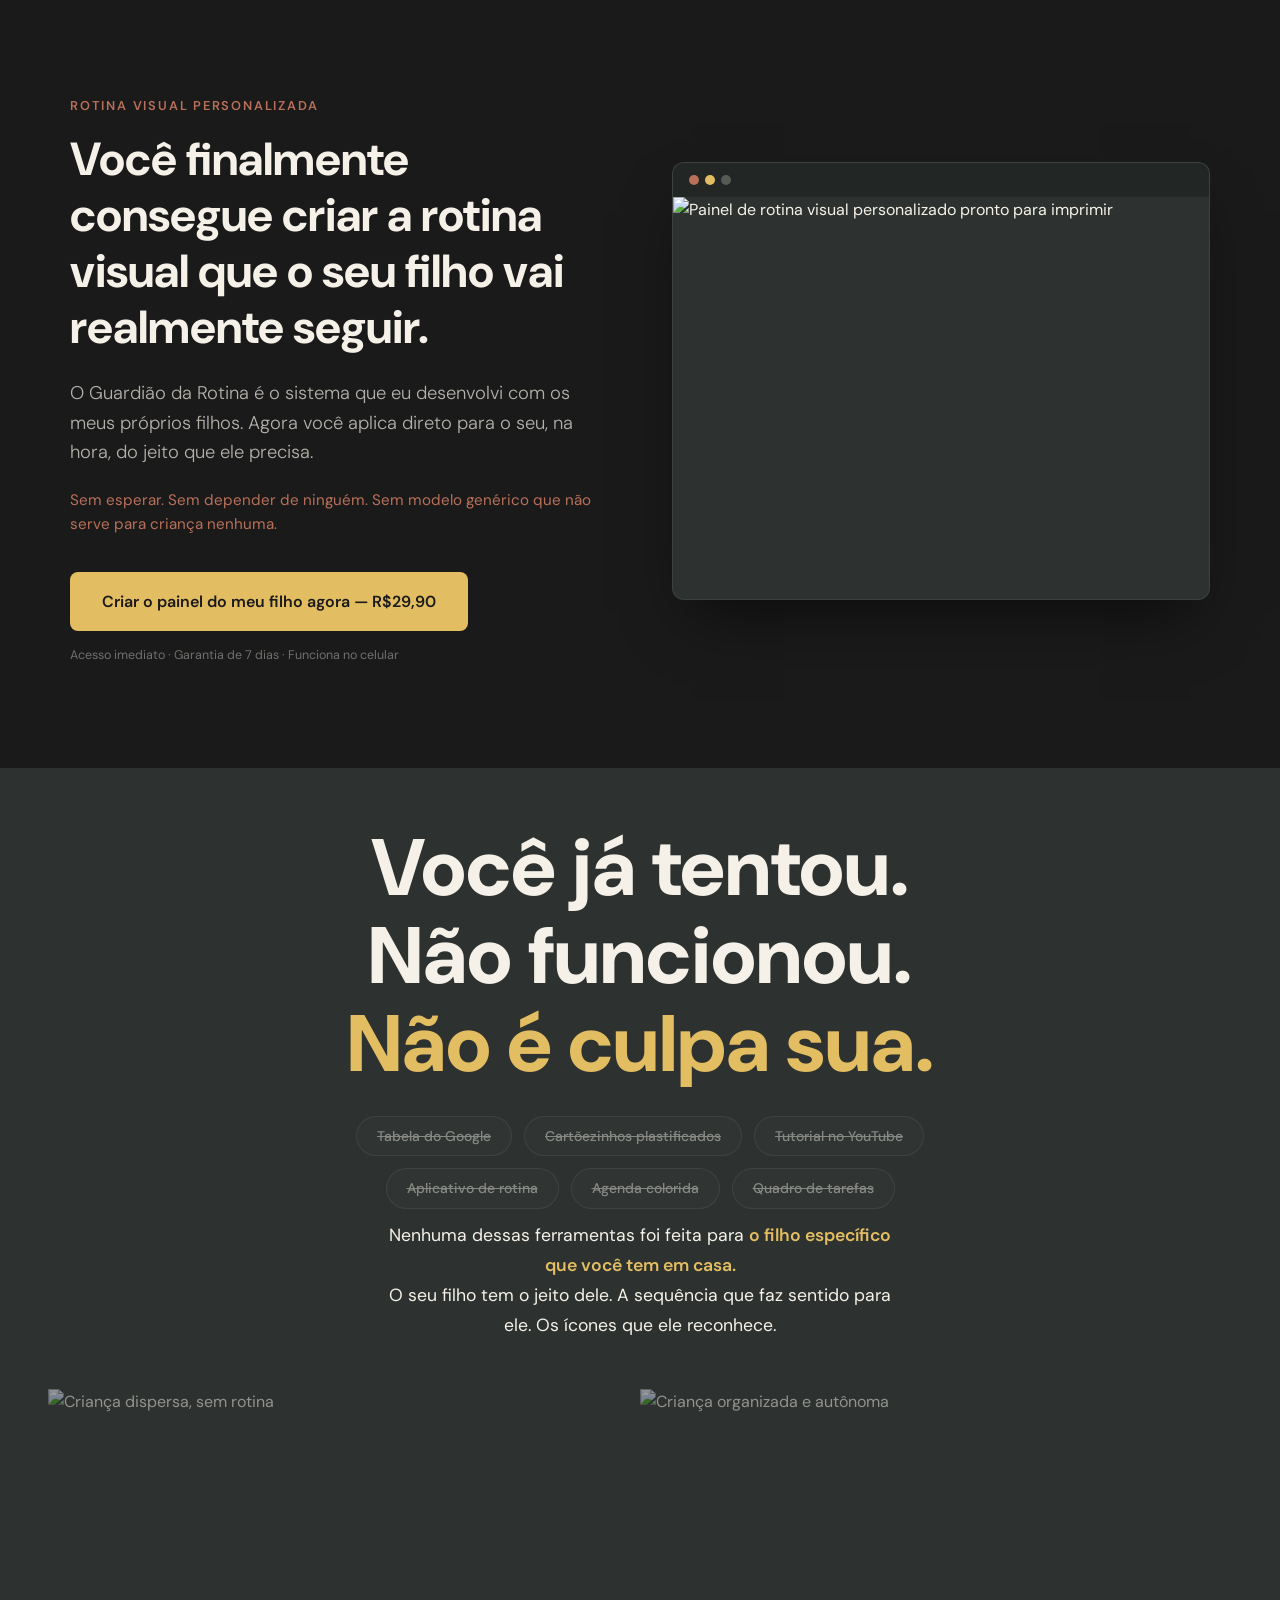
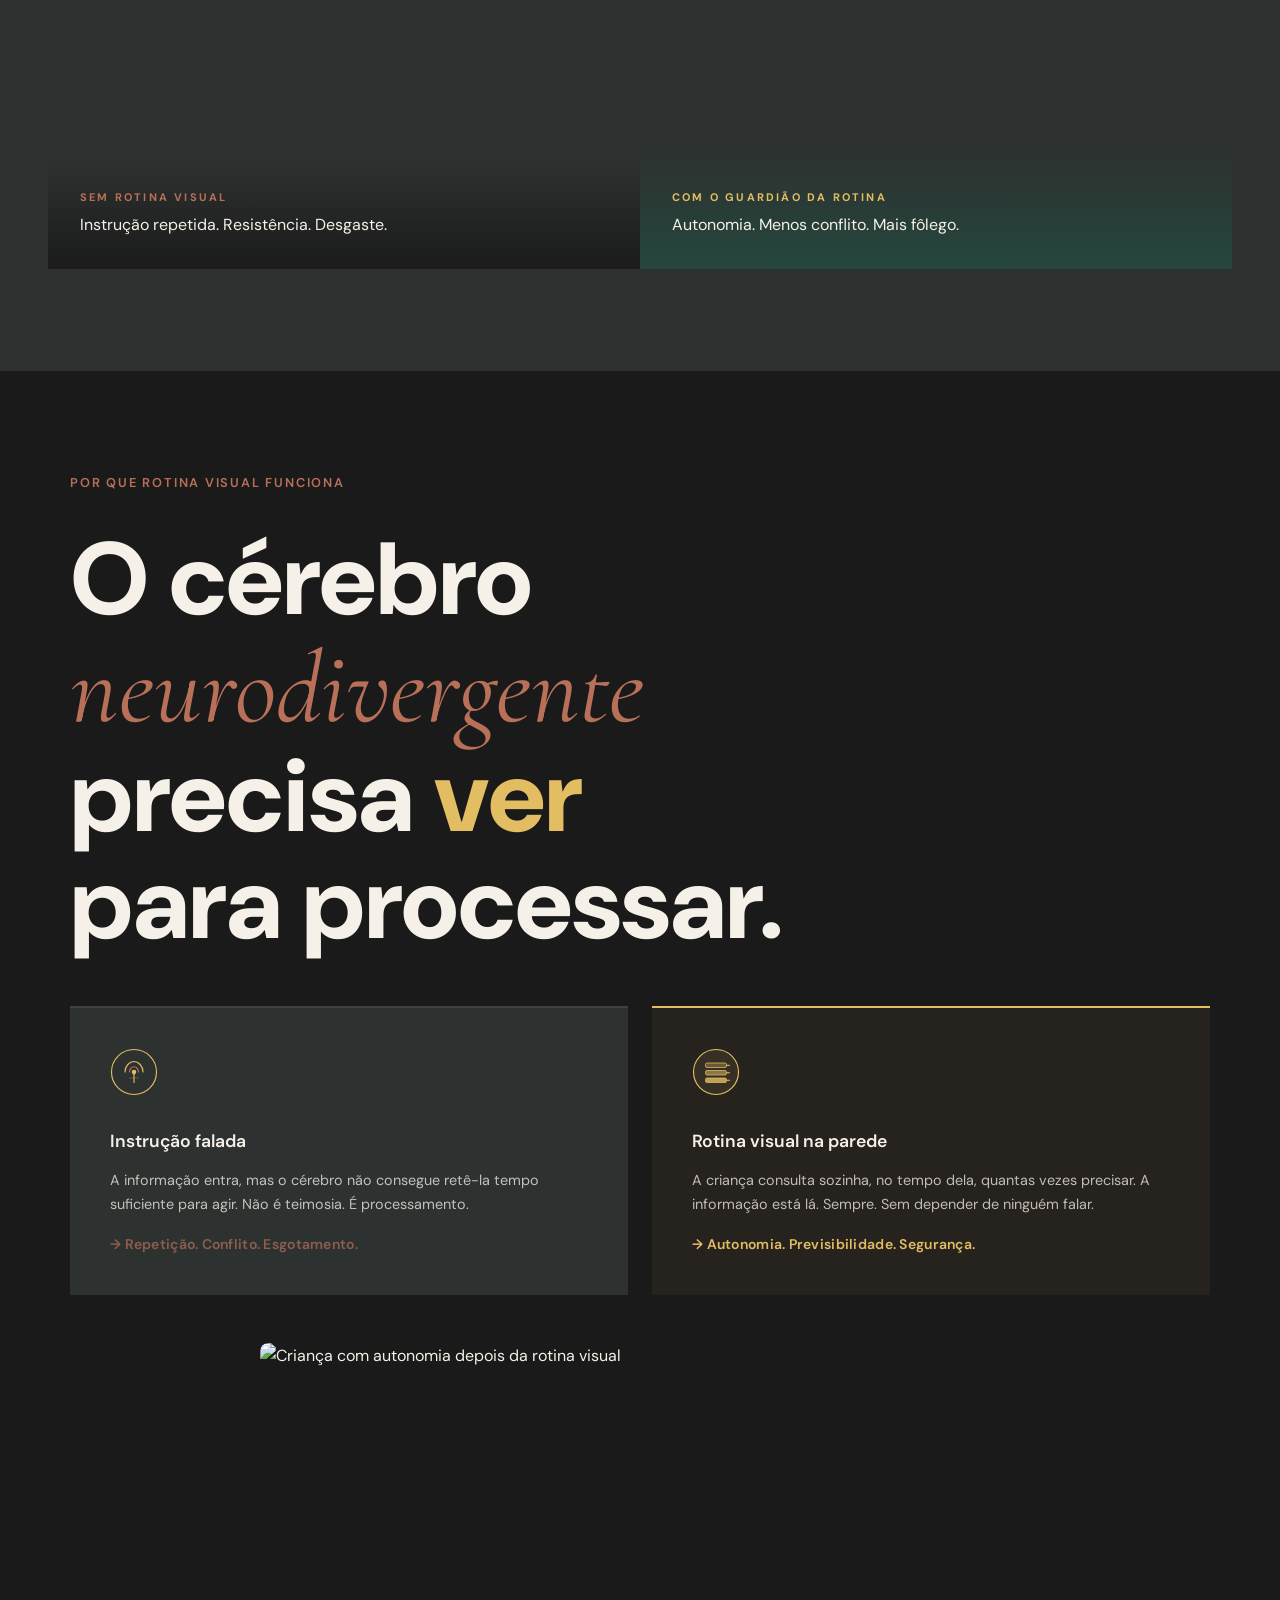
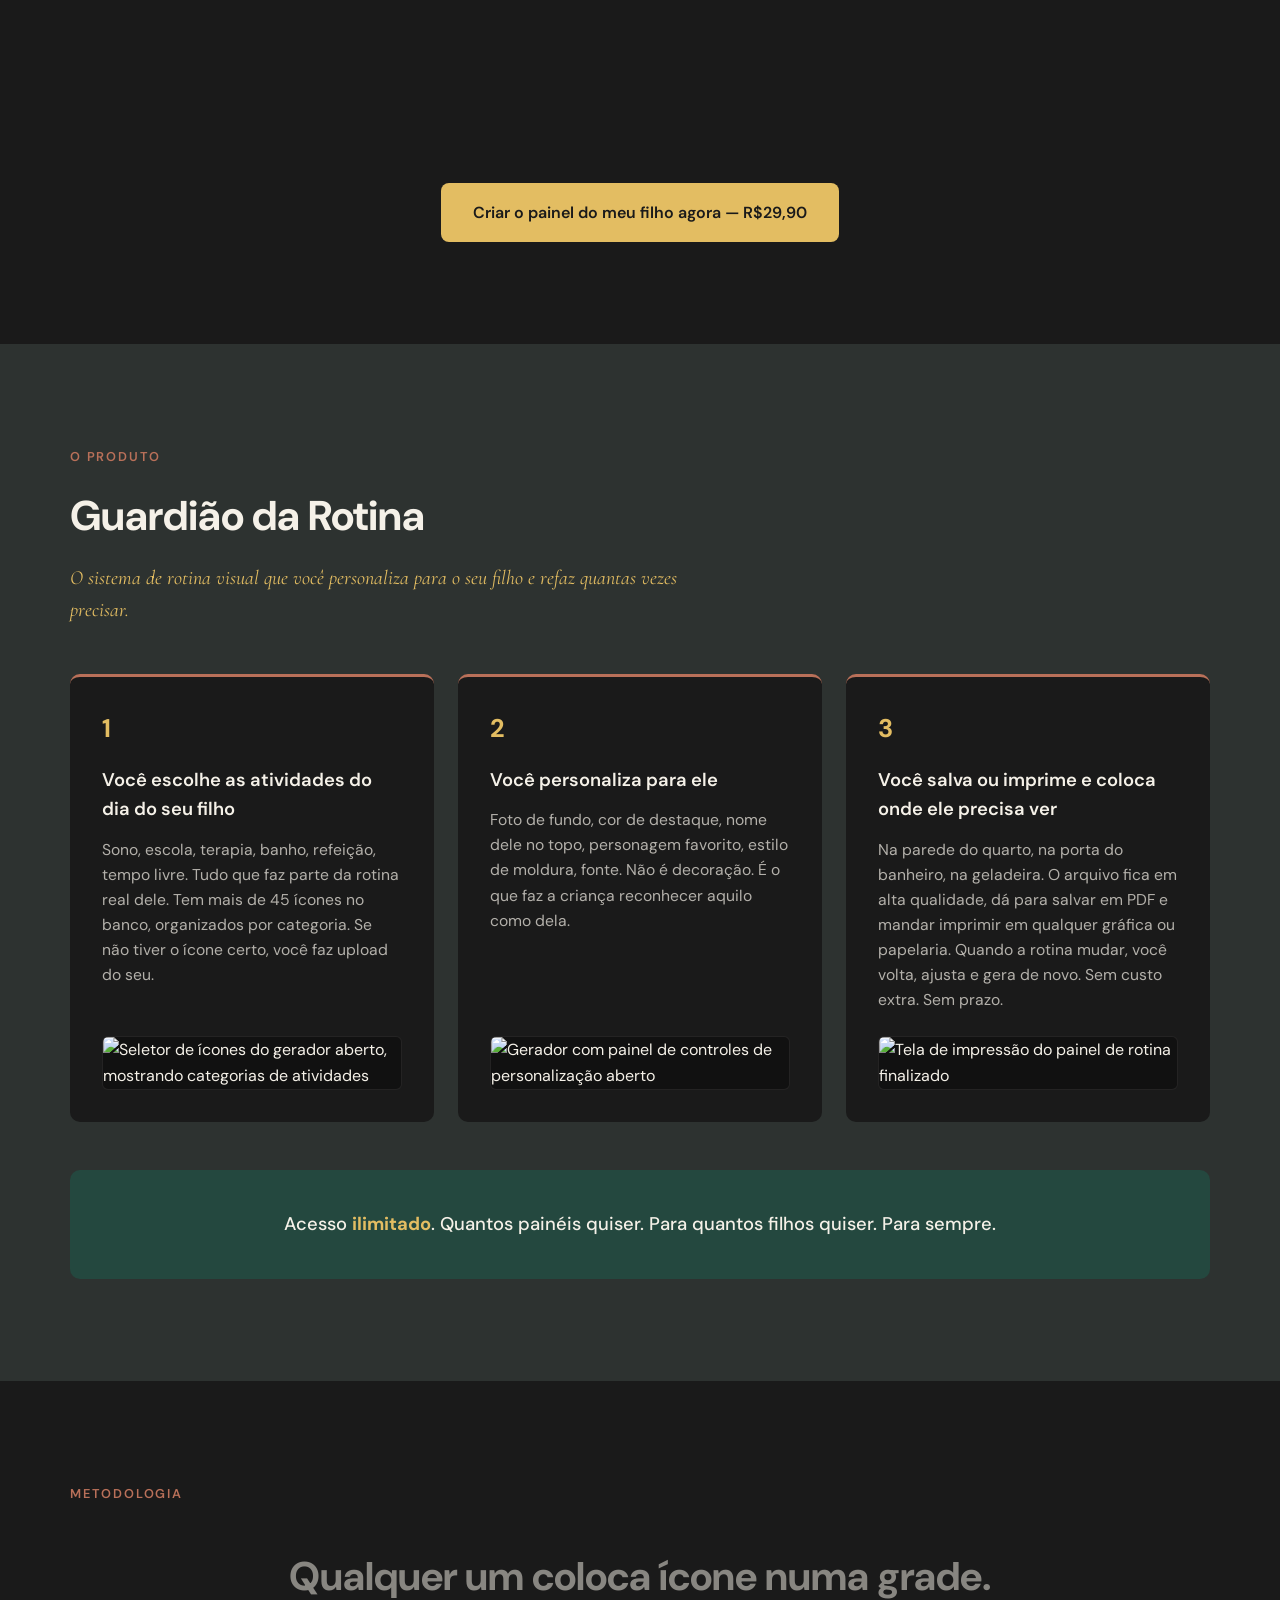
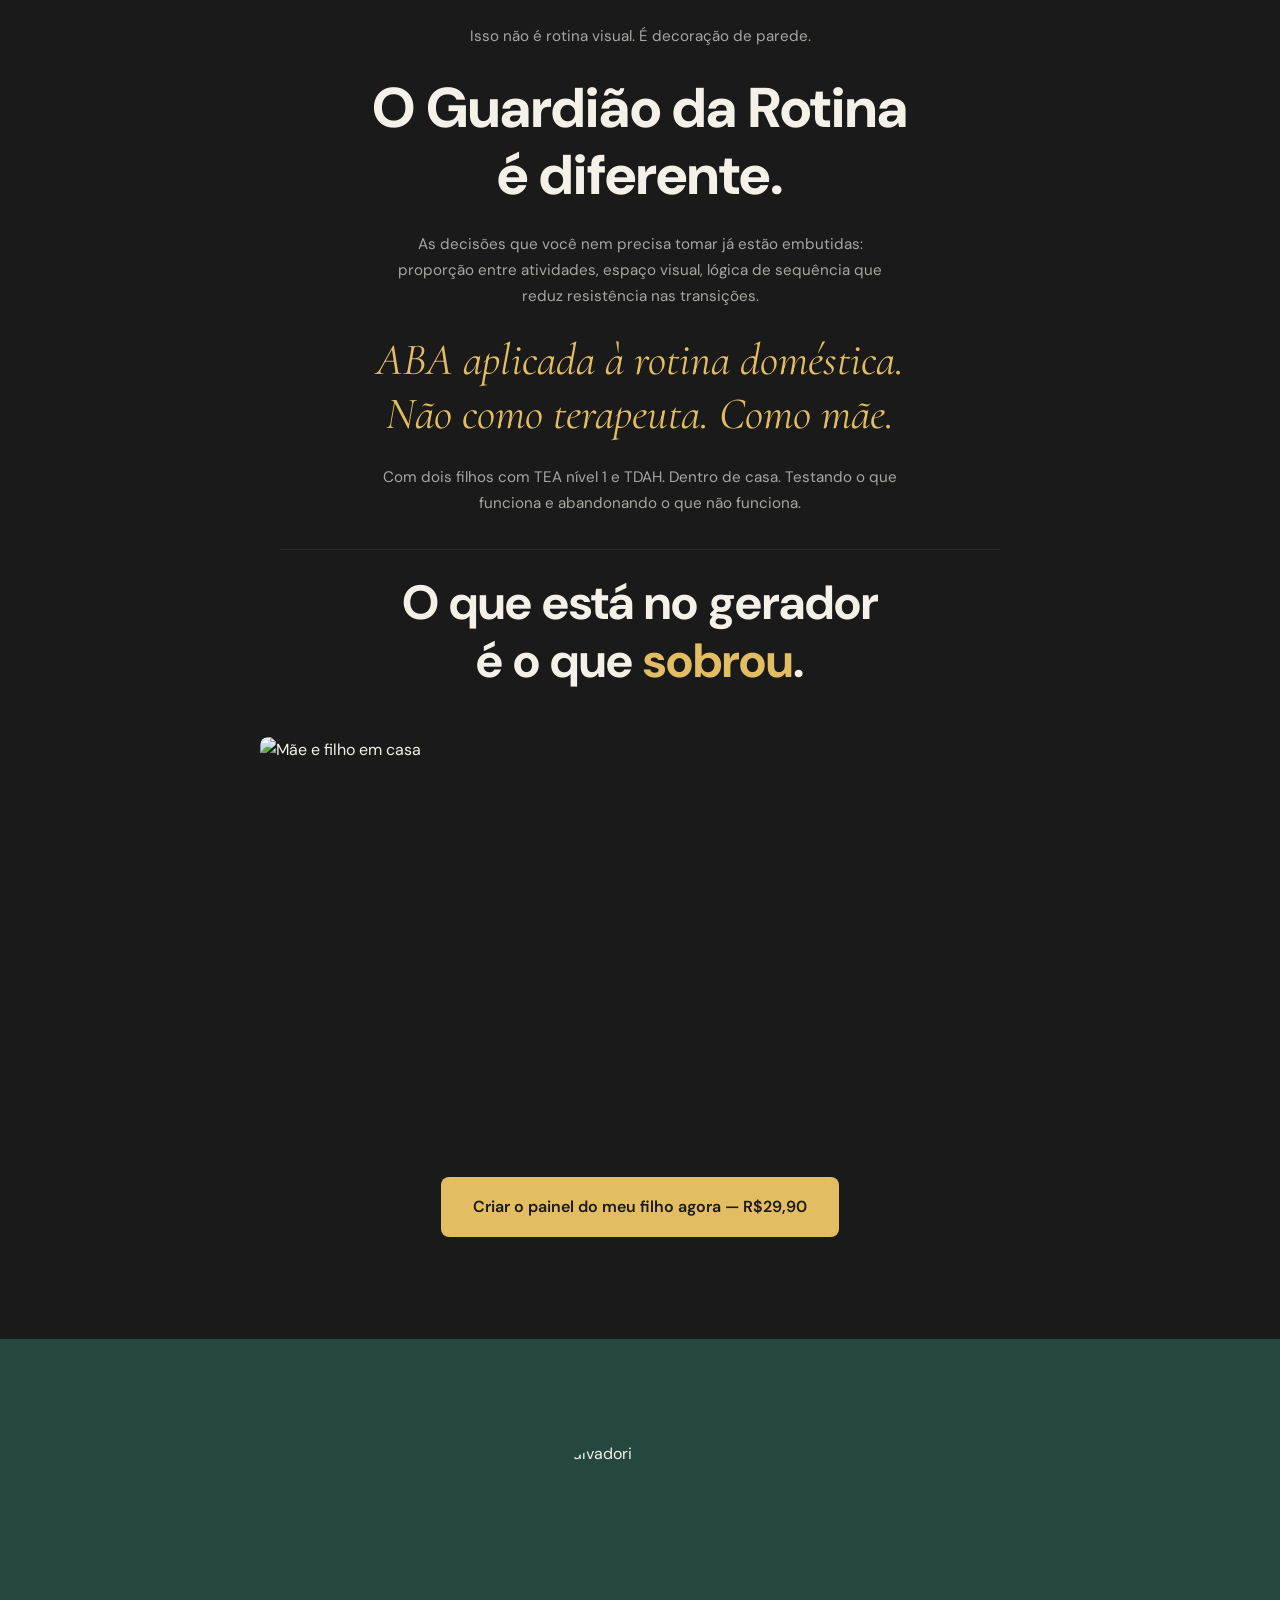
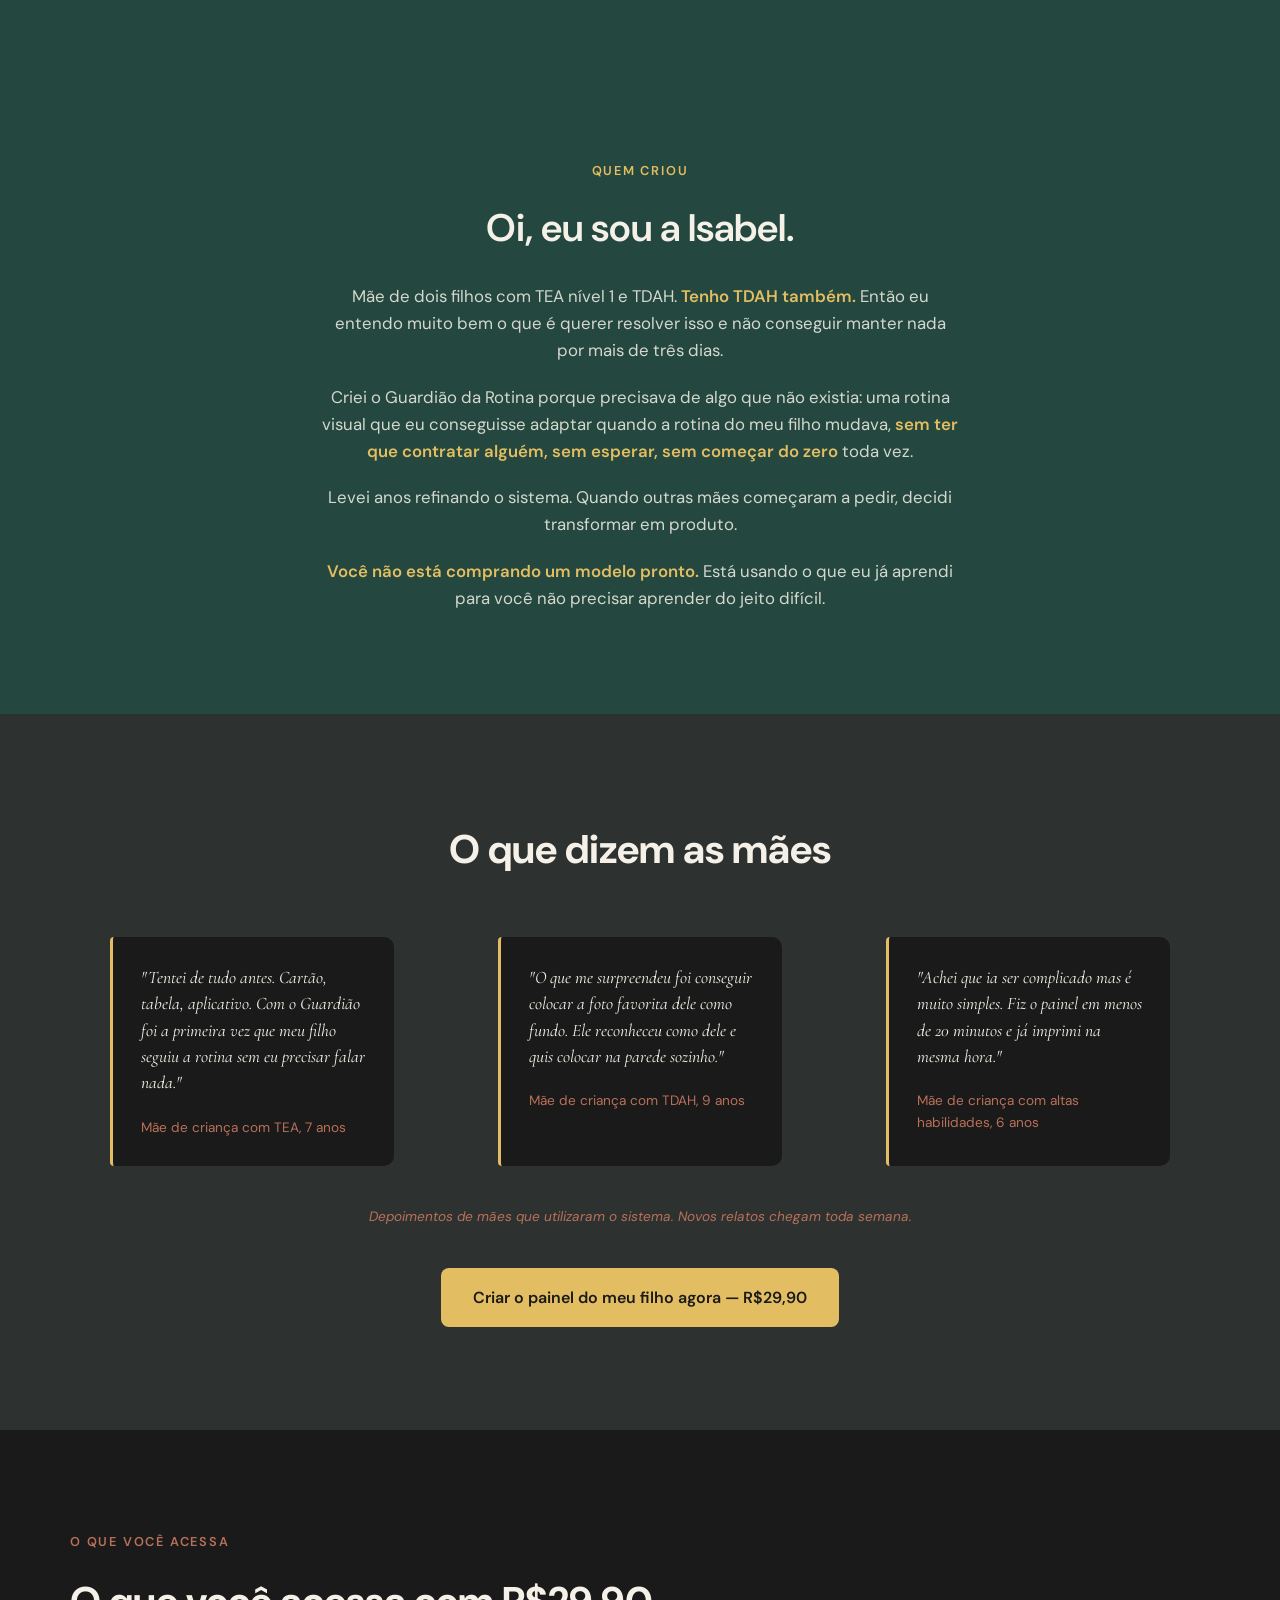
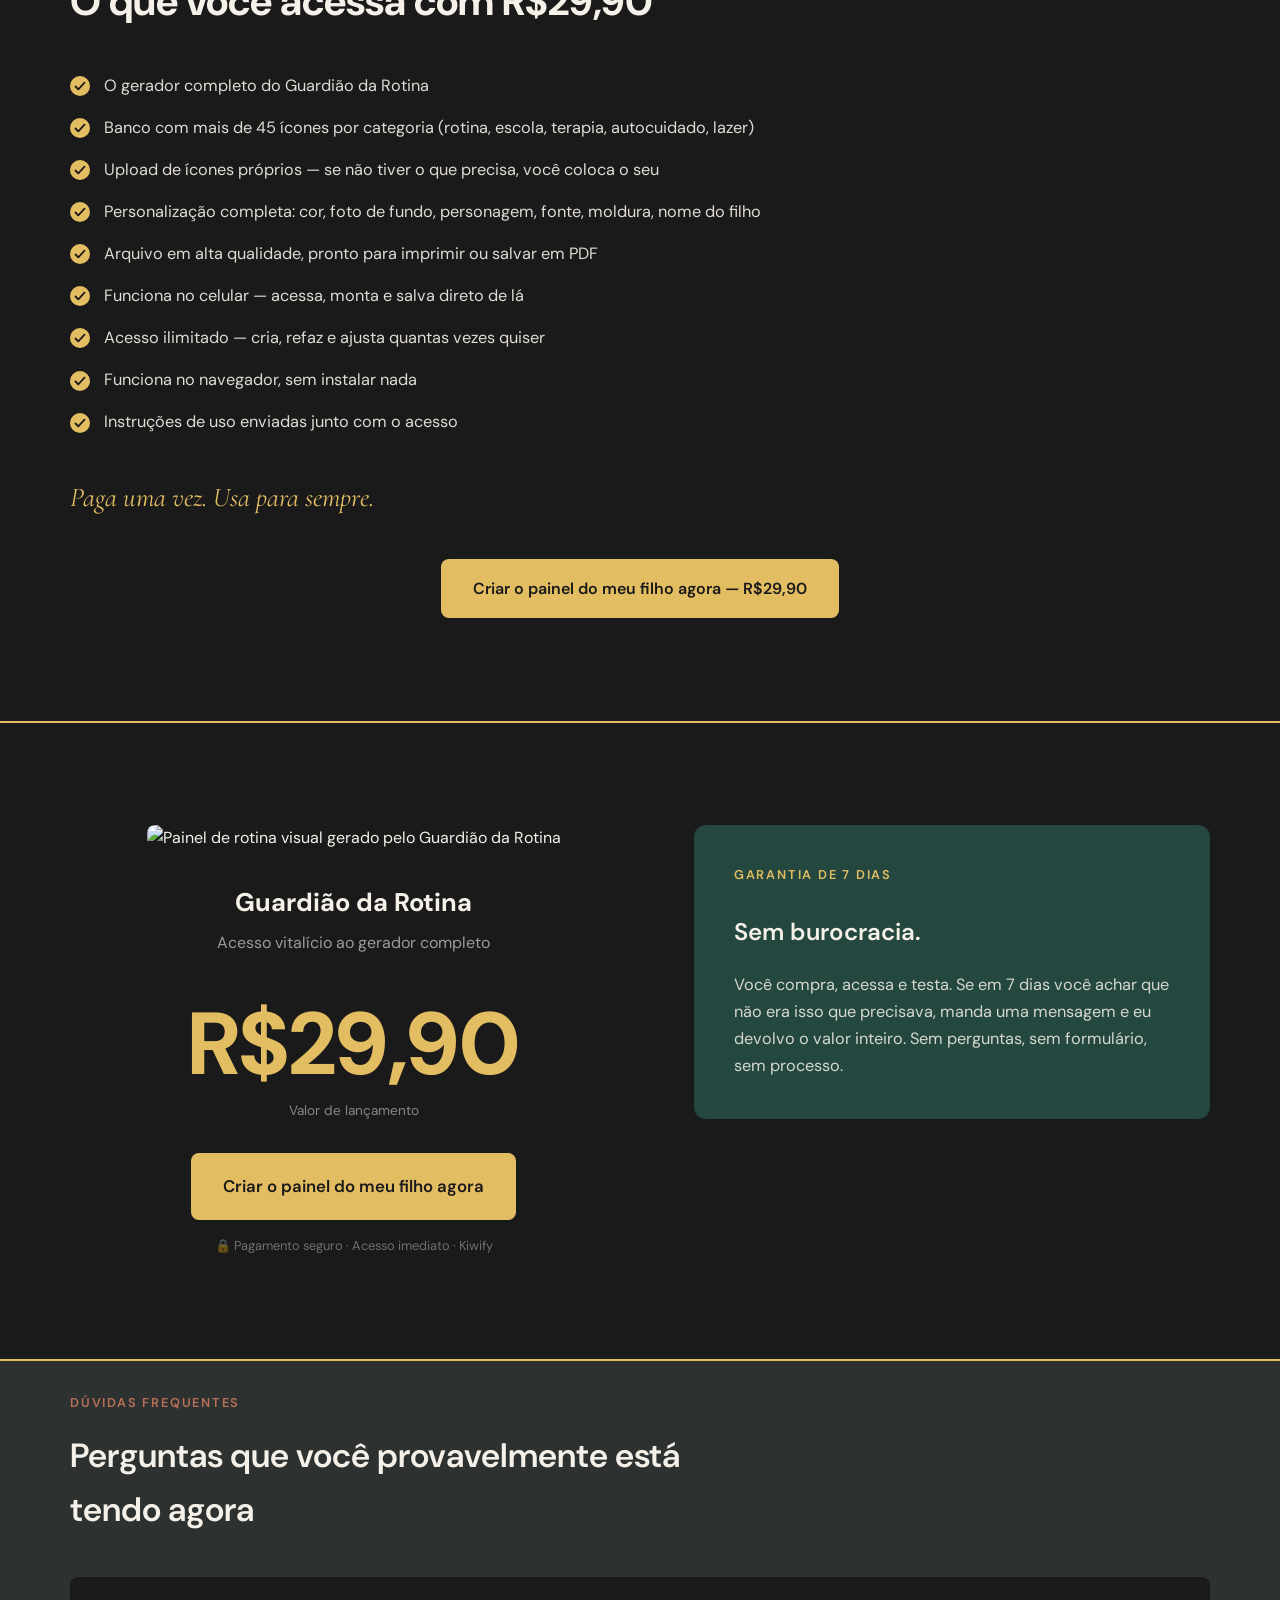
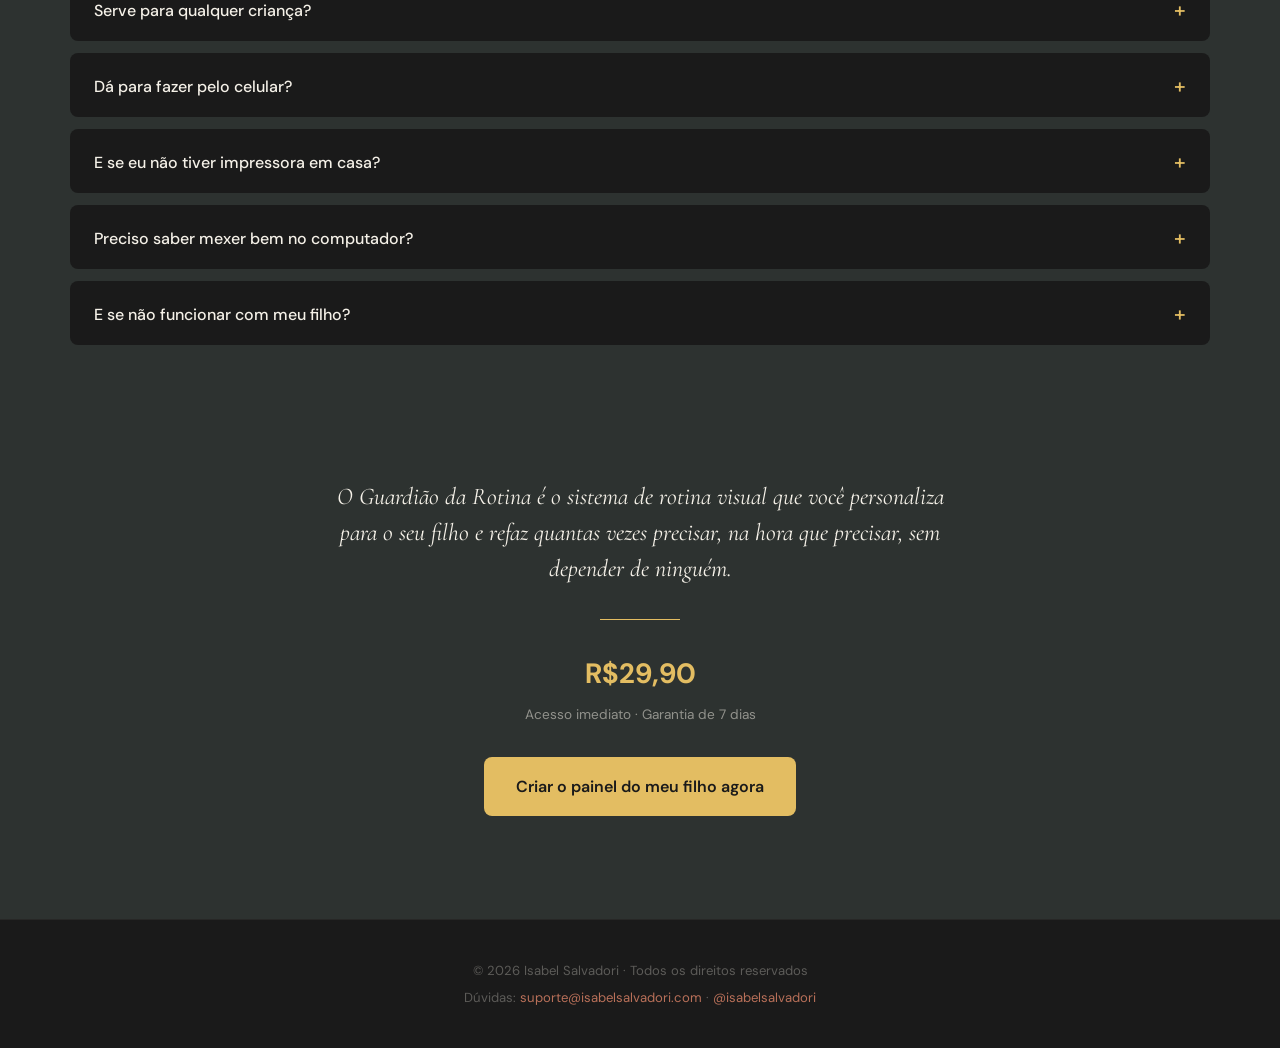
==== index.html @ a08b2cf7 "Add files via upload" ====
<!DOCTYPE html>
<html lang="pt-BR">
<head>
<meta charset="UTF-8">
<meta name="viewport" content="width=device-width, initial-scale=1.0">
<title>Guardião da Rotina — Rotina visual personalizada para o seu filho</title>
<meta name="description" content="O sistema que Isabel Salvadori desenvolveu com os próprios filhos para criar rotinas visuais que crianças neurodivergentes realmente seguem. Acesso vitalício por R$29,90.">

<link rel="preconnect" href="https://fonts.googleapis.com">
<link rel="preconnect" href="https://fonts.gstatic.com" crossorigin>
<link href="https://fonts.googleapis.com/css2?family=Cormorant+Garamond:ital,wght@0,400;0,600;1,400;1,600&family=DM+Sans:wght@300;400;500;600;700;800&display=swap" rel="stylesheet">

<link rel="stylesheet" href="style.css">

<!-- Google Tag Manager -->
<script>(function(w,d,s,l,i){w[l]=w[l]||[];w[l].push({'gtm.start':
new Date().getTime(),event:'gtm.js'});var f=d.getElementsByTagName(s)[0],
j=d.createElement(s),dl=l!='dataLayer'?'&l='+l:'';j.async=true;j.src=
'https://www.googletagmanager.com/gtm.js?id='+i+dl;f.parentNode.insertBefore(j,f);
})(window,document,'script','dataLayer','GTM-KF3WDJ2D');</script>
<!-- End Google Tag Manager -->

<!-- Meta Pixel Code -->
<script>
!function(f,b,e,v,n,t,s)
{if(f.fbq)return;n=f.fbq=function(){n.callMethod?
n.callMethod.apply(n,arguments):n.queue.push(arguments)};
if(!f._fbq)f._fbq=n;n.push=n;n.loaded=!0;n.version='2.0';
n.queue=[];t=b.createElement(e);t.async=!0;
t.src=v;s=b.getElementsByTagName(e)[0];
s.parentNode.insertBefore(t,s)}(window, document,'script',
'https://connect.facebook.net/en_US/fbevents.js');
fbq('init', '1706814706921512');
fbq('track', 'PageView');
</script>
<noscript><img height="1" width="1" style="display:none"
src="https://www.facebook.com/tr?id=1706814706921512&ev=PageView&noscript=1"
/></noscript>
<!-- End Meta Pixel Code -->
</head>
<body>
<!-- Google Tag Manager (noscript) -->
<noscript><iframe src="https://www.googletagmanager.com/ns.html?id=GTM-KF3WDJ2D"
height="0" width="0" style="display:none;visibility:hidden"></iframe></noscript>
<!-- End Google Tag Manager (noscript) -->

<!-- ==========================================================================
     SEÇÃO 1 — HERO
     ========================================================================== -->
<header class="hero secao">
  <div class="container">
    <div class="hero__copy">
      <span class="eyebrow">Rotina visual personalizada</span>
      <h1 class="hero__headline">Você finalmente consegue criar a rotina visual que o seu filho vai realmente seguir.</h1>
      <p class="hero__subheadline">O Guardião da Rotina é o sistema que eu desenvolvi com os meus próprios filhos. Agora você aplica direto para o seu, na hora, do jeito que ele precisa.</p>
      <p class="hero__nota">Sem esperar. Sem depender de ninguém. Sem modelo genérico que não serve para criança nenhuma.</p>
      <a href="https://pay.kiwify.com.br/mM5pKT6" class="btn-cta">Criar o painel do meu filho agora — R$29,90</a>
      <p class="microtexto">Acesso imediato · Garantia de 7 dias · Funciona no celular</p>
    </div>
    <div class="hero__visual">
      <div class="browser-frame">
        <div class="browser-frame__bar">
          <span class="browser-frame__dot"></span>
          <span class="browser-frame__dot"></span>
          <span class="browser-frame__dot"></span>
        </div>
        <img src="banco-imagens/painel-pronto.png" alt="Painel de rotina visual personalizado pronto para imprimir" width="960" height="720">
      </div>
    </div>
  </div>
</header>

<!-- ==========================================================================
     SEÇÃO 2 — DOR
     ========================================================================== -->
<section class="dor secao">

  <!-- Frase de impacto -->
  <div class="dor__impacto reveal">
    <p class="dor__frase-grande">Você já tentou.<br>Não funcionou.<br><span>Não é culpa sua.</span></p>
  </div>

  <!-- Pills das tentativas -->
  <div class="dor__tentativas reveal">
    <span class="pill pill--riscada">Tabela do Google</span>
    <span class="pill pill--riscada">Cartõezinhos plastificados</span>
    <span class="pill pill--riscada">Tutorial no YouTube</span>
    <span class="pill pill--riscada">Aplicativo de rotina</span>
    <span class="pill pill--riscada">Agenda colorida</span>
    <span class="pill pill--riscada">Quadro de tarefas</span>
  </div>

  <!-- Frase explicativa curta -->
  <div class="dor__explicacao reveal">
    <p>Nenhuma dessas ferramentas foi feita para <strong>o filho específico que você tem em casa.</strong></p>
    <p>O seu filho tem o jeito dele. A sequência que faz sentido para ele. Os ícones que ele reconhece.</p>
  </div>

  <!-- Antes e depois em tela cheia -->
  <div class="dor-transformacao reveal">
    <figure class="dor-transformacao__item">
      <img src="banco-imagens/dor-1.png" alt="Criança dispersa, sem rotina" loading="lazy">
      <div class="dor-transformacao__overlay">
        <span class="dor-transformacao__label dor-transformacao__label--antes">Sem rotina visual</span>
        <p class="dor-transformacao__desc">Instrução repetida. Resistência. Desgaste.</p>
      </div>
    </figure>
    <figure class="dor-transformacao__item">
      <img src="banco-imagens/transformacao-2.png" alt="Criança organizada e autônoma" loading="lazy">
      <div class="dor-transformacao__overlay dor-transformacao__overlay--depois">
        <span class="dor-transformacao__label dor-transformacao__label--depois">Com o Guardião da Rotina</span>
        <p class="dor-transformacao__desc">Autonomia. Menos conflito. Mais fôlego.</p>
      </div>
    </figure>
  </div>

</section>

<!-- ==========================================================================
     SEÇÃO 3 — POR QUE FUNCIONA
     ========================================================================== -->
<section class="porque secao">
  <div class="container">

    <span class="eyebrow reveal">Por que rotina visual funciona</span>

    <!-- Headline enorme -->
    <h2 class="porque__headline-grande reveal">
      O cérebro<br><em>neurodivergente</em><br>precisa <span class="destaque-dourado">ver</span><br>para processar.
    </h2>

    <!-- Dois blocos lado a lado -->
    <div class="porque__blocos reveal">
      <div class="porque__bloco">
        <div class="porque__bloco-icone">
          <svg viewBox="0 0 64 64" fill="none" xmlns="http://www.w3.org/2000/svg" width="48" height="48">
            <circle cx="32" cy="32" r="30" stroke="#E3BD62" stroke-width="1.5"/>
            <path d="M20 32 C20 24 26 18 32 18 C38 18 44 24 44 32" stroke="#E3BD62" stroke-width="1.5" stroke-linecap="round"/>
            <path d="M26 32 C26 28 29 25 32 25 C35 25 38 28 38 32" stroke="#B97059" stroke-width="1.5" stroke-linecap="round"/>
            <circle cx="32" cy="32" r="3" fill="#E3BD62"/>
            <path d="M32 35 L32 46" stroke="#E3BD62" stroke-width="1.5" stroke-linecap="round"/>
            <path d="M26 40 L38 40" stroke="#E3BD62" stroke-width="1" stroke-linecap="round" opacity="0.4"/>
          </svg>
        </div>
        <h3 class="porque__bloco-titulo">Instrução falada</h3>
        <p class="porque__bloco-texto">A informação entra, mas o cérebro não consegue retê-la tempo suficiente para agir. Não é teimosia. É processamento.</p>
        <p class="porque__bloco-resultado porque__bloco-resultado--negativo">→ Repetição. Conflito. Esgotamento.</p>
      </div>

      <div class="porque__bloco porque__bloco--destaque">
        <div class="porque__bloco-icone">
          <svg viewBox="0 0 64 64" fill="none" xmlns="http://www.w3.org/2000/svg" width="48" height="48">
            <circle cx="32" cy="32" r="30" fill="#E3BD62" fill-opacity="0.08" stroke="#E3BD62" stroke-width="1.5"/>
            <rect x="18" y="20" width="28" height="6" rx="2" fill="#E3BD62" fill-opacity="0.3" stroke="#E3BD62" stroke-width="1"/>
            <rect x="18" y="30" width="28" height="6" rx="2" fill="#E3BD62" fill-opacity="0.5" stroke="#E3BD62" stroke-width="1"/>
            <rect x="18" y="40" width="28" height="6" rx="2" fill="#E3BD62" fill-opacity="0.8" stroke="#E3BD62" stroke-width="1"/>
            <path d="M46 23 L50 23" stroke="#E3BD62" stroke-width="1.5" stroke-linecap="round"/>
            <path d="M46 33 L50 33" stroke="#E3BD62" stroke-width="1.5" stroke-linecap="round"/>
            <path d="M46 43 L50 43" stroke="#E3BD62" stroke-width="1.5" stroke-linecap="round"/>
          </svg>
        </div>
        <h3 class="porque__bloco-titulo">Rotina visual na parede</h3>
        <p class="porque__bloco-texto">A criança consulta sozinha, no tempo dela, quantas vezes precisar. A informação está lá. Sempre. Sem depender de ninguém falar.</p>
        <p class="porque__bloco-resultado porque__bloco-resultado--positivo">→ Autonomia. Previsibilidade. Segurança.</p>
      </div>
    </div>

    <!-- Imagem de transformação -->
    <div class="secao-visual reveal">
      <img src="banco-imagens/transformacao-1.png" alt="Criança com autonomia depois da rotina visual" loading="lazy">
    </div>

    <div class="cta-inline reveal">
      <a href="https://pay.kiwify.com.br/mM5pKT6" class="btn-cta">Criar o painel do meu filho agora — R$29,90</a>
    </div>

  </div>
</section>

<!-- ==========================================================================
     SEÇÃO 4 — PRODUTO
     ========================================================================== -->
<section class="produto secao">
  <div class="container">
    <span class="eyebrow reveal">O produto</span>
    <h2 class="produto__titulo reveal">Guardião da Rotina</h2>
    <p class="produto__subtitulo reveal">O sistema de rotina visual que você personaliza para o seu filho e refaz quantas vezes precisar.</p>

    <div class="cards-passos">
      <article class="card-passo reveal">
        <span class="card-passo__numero">1</span>
        <h3 class="card-passo__titulo">Você escolhe as atividades do dia do seu filho</h3>
        <p class="card-passo__texto">Sono, escola, terapia, banho, refeição, tempo livre. Tudo que faz parte da rotina real dele. Tem mais de 45 ícones no banco, organizados por categoria. Se não tiver o ícone certo, você faz upload do seu.</p>
        <img src="banco-imagens/print-ferramenta-2.png" alt="Seletor de ícones do gerador aberto, mostrando categorias de atividades" loading="lazy" class="card-passo__img">
      </article>

      <article class="card-passo reveal">
        <span class="card-passo__numero">2</span>
        <h3 class="card-passo__titulo">Você personaliza para ele</h3>
        <p class="card-passo__texto">Foto de fundo, cor de destaque, nome dele no topo, personagem favorito, estilo de moldura, fonte. Não é decoração. É o que faz a criança reconhecer aquilo como dela.</p>
        <img src="banco-imagens/print-ferramenta-1.png" alt="Gerador com painel de controles de personalização aberto" loading="lazy" class="card-passo__img">
      </article>

      <article class="card-passo reveal">
        <span class="card-passo__numero">3</span>
        <h3 class="card-passo__titulo">Você salva ou imprime e coloca onde ele precisa ver</h3>
        <p class="card-passo__texto">Na parede do quarto, na porta do banheiro, na geladeira. O arquivo fica em alta qualidade, dá para salvar em PDF e mandar imprimir em qualquer gráfica ou papelaria. Quando a rotina mudar, você volta, ajusta e gera de novo. Sem custo extra. Sem prazo.</p>
        <img src="banco-imagens/print-ferramenta-3.png" alt="Tela de impressão do painel de rotina finalizado" loading="lazy" class="card-passo__img">
      </article>
    </div>

    <div class="destaque-ilimitado reveal">
      <p>Acesso <strong>ilimitado</strong>. Quantos painéis quiser. Para quantos filhos quiser. Para sempre.</p>
    </div>
  </div>
</section>

<!-- ==========================================================================
     SEÇÃO 5 — METODOLOGIA
     ========================================================================== -->
<section class="metodologia secao">
  <div class="container">

    <span class="eyebrow reveal">Metodologia</span>

    <!-- Manifesto tipográfico -->
    <div class="metodologia__manifesto reveal">
      <p class="manifesto__linha manifesto__linha--grande">Qualquer um coloca ícone numa grade.</p>
      <p class="manifesto__linha manifesto__linha--pequena">Isso não é rotina visual. É decoração de parede.</p>
      <p class="manifesto__linha manifesto__linha--destaque">O Guardião da Rotina<br>é diferente.</p>
      <p class="manifesto__linha manifesto__linha--pequena">As decisões que você nem precisa tomar já estão embutidas: proporção entre atividades, espaço visual, lógica de sequência que reduz resistência nas transições.</p>
      <p class="manifesto__linha manifesto__linha--medio"><em>ABA aplicada à rotina doméstica.</em><br>Não como terapeuta. Como mãe.</p>
      <p class="manifesto__linha manifesto__linha--pequena">Com dois filhos com TEA nível 1 e TDAH. Dentro de casa. Testando o que funciona e abandonando o que não funciona.</p>
      <p class="manifesto__linha manifesto__linha--fechamento">O que está no gerador<br>é o que <span class="destaque-dourado">sobrou</span>.</p>
    </div>

    <div class="secao-visual reveal">
      <img src="banco-imagens/dor-2.png" alt="Mãe e filho em casa" loading="lazy">
    </div>

    <div class="cta-inline reveal">
      <a href="https://pay.kiwify.com.br/mM5pKT6" class="btn-cta">Criar o painel do meu filho agora — R$29,90</a>
    </div>

  </div>
</section>

<!-- ==========================================================================
     SEÇÃO 6 — ISABEL
     ========================================================================== -->
<section class="isabel secao">
  <div class="container">
    <div class="isabel__foto reveal">
      <img src="banco-imagens/foto-isabel.jpeg" alt="Isabel Salvadori" loading="lazy" class="isabel__img">
    </div>
    <div class="isabel__copy isabel__copy--centralizado reveal">
      <span class="eyebrow eyebrow--dourado">Quem criou</span>
      <h2 class="isabel__titulo">Oi, eu sou a Isabel.</h2>
      <div class="isabel__body">
        <p>Mãe de dois filhos com TEA nível 1 e TDAH. <strong>Tenho TDAH também.</strong> Então eu entendo muito bem o que é querer resolver isso e não conseguir manter nada por mais de três dias.</p>
        <p>Criei o Guardião da Rotina porque precisava de algo que não existia: uma rotina visual que eu conseguisse adaptar quando a rotina do meu filho mudava, <strong>sem ter que contratar alguém, sem esperar, sem começar do zero</strong> toda vez.</p>
        <p>Levei anos refinando o sistema. Quando outras mães começaram a pedir, decidi transformar em produto.</p>
        <p><strong>Você não está comprando um modelo pronto.</strong> Está usando o que eu já aprendi para você não precisar aprender do jeito difícil.</p>
      </div>
    </div>
  </div>
</section>

<!-- ==========================================================================
     SEÇÃO 7 — PROVA SOCIAL
     ========================================================================== -->
<section class="prova-social secao">
  <div class="container">
    <h2 class="prova-social__titulo reveal">O que dizem as mães</h2>
    <div class="prova-social__grid">
      <blockquote class="depoimento reveal">
        <p>"Tentei de tudo antes. Cartão, tabela, aplicativo. Com o Guardião foi a primeira vez que meu filho seguiu a rotina sem eu precisar falar nada."</p>
        <cite>Mãe de criança com TEA, 7 anos</cite>
      </blockquote>
      <blockquote class="depoimento reveal">
        <p>"O que me surpreendeu foi conseguir colocar a foto favorita dele como fundo. Ele reconheceu como dele e quis colocar na parede sozinho."</p>
        <cite>Mãe de criança com TDAH, 9 anos</cite>
      </blockquote>
      <blockquote class="depoimento reveal">
        <p>"Achei que ia ser complicado mas é muito simples. Fiz o painel em menos de 20 minutos e já imprimi na mesma hora."</p>
        <cite>Mãe de criança com altas habilidades, 6 anos</cite>
      </blockquote>
    </div>
    <p class="prova-social__nota">Depoimentos de mães que utilizaram o sistema. Novos relatos chegam toda semana.</p>
    <div class="cta-inline reveal">
      <a href="https://pay.kiwify.com.br/mM5pKT6" class="btn-cta">Criar o painel do meu filho agora — R$29,90</a>
    </div>
  </div>
</section>

<!-- ==========================================================================
     SEÇÃO 8 — INCLUSO
     ========================================================================== -->
<section class="incluso secao">
  <div class="container">
    <span class="eyebrow reveal">O que você acessa</span>
    <h2 class="incluso__titulo reveal">O que você acessa com R$29,90</h2>

    <ul class="lista-incluso reveal">
      <li>
        <svg width="20" height="20" viewBox="0 0 20 20" fill="none" xmlns="http://www.w3.org/2000/svg" aria-hidden="true">
          <circle cx="10" cy="10" r="10" fill="#E3BD62"/>
          <path d="M5.5 10.5L8.3 13.3L14.5 6.7" stroke="#1A1A1A" stroke-width="1.8" stroke-linecap="round" stroke-linejoin="round"/>
        </svg>
        <span>O gerador completo do Guardião da Rotina</span>
      </li>
      <li>
        <svg width="20" height="20" viewBox="0 0 20 20" fill="none" xmlns="http://www.w3.org/2000/svg" aria-hidden="true">
          <circle cx="10" cy="10" r="10" fill="#E3BD62"/>
          <path d="M5.5 10.5L8.3 13.3L14.5 6.7" stroke="#1A1A1A" stroke-width="1.8" stroke-linecap="round" stroke-linejoin="round"/>
        </svg>
        <span>Banco com mais de 45 ícones por categoria (rotina, escola, terapia, autocuidado, lazer)</span>
      </li>
      <li>
        <svg width="20" height="20" viewBox="0 0 20 20" fill="none" xmlns="http://www.w3.org/2000/svg" aria-hidden="true">
          <circle cx="10" cy="10" r="10" fill="#E3BD62"/>
          <path d="M5.5 10.5L8.3 13.3L14.5 6.7" stroke="#1A1A1A" stroke-width="1.8" stroke-linecap="round" stroke-linejoin="round"/>
        </svg>
        <span>Upload de ícones próprios — se não tiver o que precisa, você coloca o seu</span>
      </li>
      <li>
        <svg width="20" height="20" viewBox="0 0 20 20" fill="none" xmlns="http://www.w3.org/2000/svg" aria-hidden="true">
          <circle cx="10" cy="10" r="10" fill="#E3BD62"/>
          <path d="M5.5 10.5L8.3 13.3L14.5 6.7" stroke="#1A1A1A" stroke-width="1.8" stroke-linecap="round" stroke-linejoin="round"/>
        </svg>
        <span>Personalização completa: cor, foto de fundo, personagem, fonte, moldura, nome do filho</span>
      </li>
      <li>
        <svg width="20" height="20" viewBox="0 0 20 20" fill="none" xmlns="http://www.w3.org/2000/svg" aria-hidden="true">
          <circle cx="10" cy="10" r="10" fill="#E3BD62"/>
          <path d="M5.5 10.5L8.3 13.3L14.5 6.7" stroke="#1A1A1A" stroke-width="1.8" stroke-linecap="round" stroke-linejoin="round"/>
        </svg>
        <span>Arquivo em alta qualidade, pronto para imprimir ou salvar em PDF</span>
      </li>
      <li>
        <svg width="20" height="20" viewBox="0 0 20 20" fill="none" xmlns="http://www.w3.org/2000/svg" aria-hidden="true">
          <circle cx="10" cy="10" r="10" fill="#E3BD62"/>
          <path d="M5.5 10.5L8.3 13.3L14.5 6.7" stroke="#1A1A1A" stroke-width="1.8" stroke-linecap="round" stroke-linejoin="round"/>
        </svg>
        <span>Funciona no celular — acessa, monta e salva direto de lá</span>
      </li>
      <li>
        <svg width="20" height="20" viewBox="0 0 20 20" fill="none" xmlns="http://www.w3.org/2000/svg" aria-hidden="true">
          <circle cx="10" cy="10" r="10" fill="#E3BD62"/>
          <path d="M5.5 10.5L8.3 13.3L14.5 6.7" stroke="#1A1A1A" stroke-width="1.8" stroke-linecap="round" stroke-linejoin="round"/>
        </svg>
        <span>Acesso ilimitado — cria, refaz e ajusta quantas vezes quiser</span>
      </li>
      <li>
        <svg width="20" height="20" viewBox="0 0 20 20" fill="none" xmlns="http://www.w3.org/2000/svg" aria-hidden="true">
          <circle cx="10" cy="10" r="10" fill="#E3BD62"/>
          <path d="M5.5 10.5L8.3 13.3L14.5 6.7" stroke="#1A1A1A" stroke-width="1.8" stroke-linecap="round" stroke-linejoin="round"/>
        </svg>
        <span>Funciona no navegador, sem instalar nada</span>
      </li>
      <li>
        <svg width="20" height="20" viewBox="0 0 20 20" fill="none" xmlns="http://www.w3.org/2000/svg" aria-hidden="true">
          <circle cx="10" cy="10" r="10" fill="#E3BD62"/>
          <path d="M5.5 10.5L8.3 13.3L14.5 6.7" stroke="#1A1A1A" stroke-width="1.8" stroke-linecap="round" stroke-linejoin="round"/>
        </svg>
        <span>Instruções de uso enviadas junto com o acesso</span>
      </li>
    </ul>

    <p class="incluso__fechamento reveal">Paga uma vez. Usa para sempre.</p>
    <div class="cta-inline reveal">
      <a href="https://pay.kiwify.com.br/mM5pKT6" class="btn-cta">Criar o painel do meu filho agora — R$29,90</a>
    </div>
  </div>
</section>

<!-- ==========================================================================
     SEÇÃO 9 — OFERTA + GARANTIA
     ========================================================================== -->
<section class="oferta secao" id="oferta">
  <div class="container">
    <div class="oferta__coluna oferta__coluna--oferta oferta__coluna--centralizada reveal">
      <div class="oferta__visual reveal">
        <img src="banco-imagens/painel-pronto.png" alt="Painel de rotina visual gerado pelo Guardião da Rotina" loading="lazy">
      </div>
      <h2 class="oferta__produto-titulo">Guardião da Rotina</h2>
      <p class="oferta__produto-subtitulo">Acesso vitalício ao gerador completo</p>

      <p class="oferta__preco">R$29,90</p>
      <p class="oferta__preco-nota">Valor de lançamento</p>

      <a href="https://pay.kiwify.com.br/mM5pKT6" class="btn-cta btn-cta--grande">Criar o painel do meu filho agora</a>
      <p class="oferta__selos">🔒 Pagamento seguro · Acesso imediato · Kiwify</p>
    </div>

    <div class="oferta__coluna reveal">
      <div class="garantia">
        <span class="eyebrow eyebrow--dourado">Garantia de 7 dias</span>
        <h3 class="garantia__titulo">Sem burocracia.</h3>
        <p class="garantia__body">Você compra, acessa e testa. Se em 7 dias você achar que não era isso que precisava, manda uma mensagem e eu devolvo o valor inteiro. Sem perguntas, sem formulário, sem processo.</p>
      </div>
    </div>
  </div>
</section>

<!-- ==========================================================================
     SEÇÃO 10 — OBJEÇÕES / FAQ
     ========================================================================== -->
<section class="faq secao">
  <div class="container">
    <span class="eyebrow reveal">Dúvidas frequentes</span>
    <h2 class="faq__titulo reveal">Perguntas que você provavelmente está tendo agora</h2>

    <div class="accordion reveal">
      <div class="accordion-item">
        <button class="accordion-item__pergunta" aria-expanded="false">
          <span>Serve para qualquer criança?</span>
          <span class="accordion-item__icone">+</span>
        </button>
        <div class="accordion-item__resposta">
          <div class="accordion-item__resposta-inner">
            Sim. Foi criado pensando em crianças neurodivergentes: TEA, TDAH, altas habilidades, mas a rotina visual funciona para qualquer criança. Se o seu filho é neurotípico e você quer mais organização no dia a dia dele, funciona também.
          </div>
        </div>
      </div>

      <div class="accordion-item">
        <button class="accordion-item__pergunta" aria-expanded="false">
          <span>Dá para fazer pelo celular?</span>
          <span class="accordion-item__icone">+</span>
        </button>
        <div class="accordion-item__resposta">
          <div class="accordion-item__resposta-inner">
            Dá. Você acessa pelo navegador do celular, monta o painel, salva em PDF e manda imprimir onde quiser. Se preferir usar no computador, funciona igualmente.
          </div>
        </div>
      </div>

      <div class="accordion-item">
        <button class="accordion-item__pergunta" aria-expanded="false">
          <span>E se eu não tiver impressora em casa?</span>
          <span class="accordion-item__icone">+</span>
        </button>
        <div class="accordion-item__resposta">
          <div class="accordion-item__resposta-inner">
            Sem problema. Você salva o arquivo em PDF e manda imprimir em qualquer gráfica, papelaria ou loja de conveniência. O arquivo sai em alta qualidade.
          </div>
        </div>
      </div>

      <div class="accordion-item">
        <button class="accordion-item__pergunta" aria-expanded="false">
          <span>Preciso saber mexer bem no computador?</span>
          <span class="accordion-item__icone">+</span>
        </button>
        <div class="accordion-item__resposta">
          <div class="accordion-item__resposta-inner">
            O Guardião da Rotina foi pensado para ser simples de usar. Você acessa pelo navegador, escolhe as atividades, personaliza as cores e o nome do seu filho, e salva. Sem instalação, sem configuração, sem complicação. As instruções de uso chegam junto com o acesso.
          </div>
        </div>
      </div>

      <div class="accordion-item">
        <button class="accordion-item__pergunta" aria-expanded="false">
          <span>E se não funcionar com meu filho?</span>
          <span class="accordion-item__icone">+</span>
        </button>
        <div class="accordion-item__resposta">
          <div class="accordion-item__resposta-inner">
            Rotina visual leva tempo para pegar. Isso é real e não vou esconder. A ferramenta garante que o painel vai ser criado do jeito certo. Mas se você comprar, acessar e achar que a ferramenta não entregou o que eu descrevi aqui, você tem 7 dias para pedir o reembolso. Sem burocracia.
          </div>
        </div>
      </div>
    </div>
  </div>
</section>

<!-- ==========================================================================
     SEÇÃO 11 — LEMBRETE FINAL
     ========================================================================== -->
<section class="lembrete secao centralizado" style="padding-top: 2rem">
  <div class="container-estreito reveal">
    <p class="lembrete__texto">O Guardião da Rotina é o sistema de rotina visual que você personaliza para o seu filho e refaz quantas vezes precisar, na hora que precisar, sem depender de ninguém.</p>
    <hr class="lembrete__hr">
    <p class="lembrete__preco">R$29,90</p>
    <p class="lembrete__preco-nota">Acesso imediato · Garantia de 7 dias</p>
    <a href="https://pay.kiwify.com.br/mM5pKT6" class="btn-cta">Criar o painel do meu filho agora</a>
  </div>
</section>

<!-- ==========================================================================
     RODAPÉ
     ========================================================================== -->
<footer class="rodape">
  <p>© 2026 Isabel Salvadori · Todos os direitos reservados</p>
  <p>Dúvidas: <a href="mailto:suporte@isabelsalvadori.com">suporte@isabelsalvadori.com</a> · <a href="https://instagram.com/isabelsalvadori" target="_blank" rel="noopener">@isabelsalvadori</a></p>
</footer>

<script>
  // Accordion FAQ
  document.querySelectorAll('.accordion-item').forEach((item) => {
    const pergunta = item.querySelector('.accordion-item__pergunta');
    const resposta = item.querySelector('.accordion-item__resposta');

    pergunta.addEventListener('click', () => {
      const estaAberto = item.classList.contains('is-open');

      document.querySelectorAll('.accordion-item.is-open').forEach((outro) => {
        if (outro !== item) {
          outro.classList.remove('is-open');
          outro.querySelector('.accordion-item__pergunta').setAttribute('aria-expanded', 'false');
          outro.querySelector('.accordion-item__resposta').style.maxHeight = null;
        }
      });

      if (estaAberto) {
        item.classList.remove('is-open');
        pergunta.setAttribute('aria-expanded', 'false');
        resposta.style.maxHeight = null;
      } else {
        item.classList.add('is-open');
        pergunta.setAttribute('aria-expanded', 'true');
        resposta.style.maxHeight = resposta.scrollHeight + 'px';
      }
    });
  });

  // Scroll reveal
  const observer = new IntersectionObserver((entries) => {
    entries.forEach((entry) => {
      if (entry.isIntersecting) {
        entry.target.classList.add('is-visible');
        observer.unobserve(entry.target);
      }
    });
  }, { threshold: 0.15, rootMargin: '0px 0px -40px 0px' });

  document.querySelectorAll('.reveal').forEach((el) => observer.observe(el));
</script>

</body>
</html>
---- style.css ----
/* ==========================================================================
   Guardião da Rotina — Landing Page
   Identidade visual: branding book Isabel Salvadori
   ========================================================================== */

:root {
  /* Paleta */
  --preto: #1A1A1A;
  --grafite: #2D3230;
  --verde-miirtus: #24483F;
  --argila: #B97059;
  --dourado: #E3BD62;
  --dourado-hover: #cca757; /* dourado escurecido ~10% */
  --marfim: #F5F1E8;
  --texto-claro: #F5F1E8; /* alias de --marfim usado nos blocos de texto claro */

  /* Tipografia */
  --font-corpo: 'DM Sans', -apple-system, BlinkMacSystemFont, 'Segoe UI', sans-serif;
  --font-autoral: 'Cormorant Garamond', Georgia, 'Times New Roman', serif;

  /* Espaçamentos */
  --secao-padding-y: clamp(4rem, 8vw, 7rem);
  --secao-padding-x: clamp(1.25rem, 5vw, 3rem);
  --max-largura: 1140px;
}

/* ---------- Reset básico ---------- */
*,
*::before,
*::after {
  box-sizing: border-box;
}

html {
  scroll-behavior: smooth;
}

body {
  margin: 0;
  background: var(--preto);
  color: var(--marfim);
  font-family: var(--font-corpo);
  font-weight: 400;
  line-height: 1.6;
  -webkit-font-smoothing: antialiased;
}

img {
  max-width: 100%;
  display: block;
}

a {
  color: inherit;
  text-decoration: none;
}

ul {
  margin: 0;
  padding: 0;
  list-style: none;
}

h1, h2, h3, h4, p {
  margin: 0;
}

button {
  font-family: inherit;
  cursor: pointer;
}

/* ---------- Utilitários ---------- */
.secao {
  padding: var(--secao-padding-y) var(--secao-padding-x);
}

.container {
  max-width: var(--max-largura);
  margin: 0 auto;
}

.container-estreito {
  max-width: 640px;
  margin: 0 auto;
}

.eyebrow {
  display: block;
  color: var(--argila);
  font-family: var(--font-corpo);
  font-weight: 600;
  font-size: 0.8rem;
  letter-spacing: 0.14em;
  text-transform: uppercase;
  margin-bottom: 1rem;
}

.eyebrow--dourado {
  color: var(--dourado);
}

.centralizado {
  text-align: center;
}

/* Reveal on scroll */
.reveal {
  opacity: 0;
  transform: translateY(24px);
  transition: opacity 0.7s ease, transform 0.7s ease;
}

.reveal.is-visible {
  opacity: 1;
  transform: translateY(0);
}

/* ---------- Botão CTA ---------- */
.btn-cta {
  display: inline-flex;
  align-items: center;
  justify-content: center;
  gap: 0.5rem;
  background: var(--dourado);
  color: var(--preto);
  font-family: var(--font-corpo);
  font-weight: 600;
  font-size: 1rem;
  padding: 1.05rem 2rem;
  border-radius: 8px;
  border: none;
  text-align: center;
  transition: background-color 0.2s ease, transform 0.2s ease;
}

.btn-cta:hover {
  background: var(--dourado-hover);
  transform: translateY(-1px);
}

.btn-cta:active {
  transform: translateY(0);
}

.btn-cta--grande {
  width: 100%;
  padding: 1.25rem 2rem;
  font-size: 1.05rem;
}

.microtexto {
  font-size: 0.78rem;
  color: rgba(245, 241, 232, 0.4);
  margin-top: 0.9rem;
}

/* ==========================================================================
   HERO
   ========================================================================== */
.hero {
  background: var(--preto);
  padding-top: clamp(3rem, 8vw, 6rem);
}

.hero .container {
  display: grid;
  grid-template-columns: 1fr;
  gap: 3rem;
  align-items: center;
}

.hero__copy {
  max-width: 560px;
}

.hero__headline {
  font-family: var(--font-corpo);
  font-weight: 700;
  color: var(--marfim);
  font-size: clamp(2rem, 5vw, 2.9rem);
  line-height: 1.2;
  margin-bottom: 1.5rem;
}

.hero__subheadline {
  font-family: var(--font-corpo);
  font-weight: 300;
  color: rgba(245, 241, 232, 0.7);
  font-size: 1.15rem;
  line-height: 1.6;
  margin-bottom: 1.25rem;
}

.hero__nota {
  color: var(--argila);
  font-size: 0.95rem;
  margin-bottom: 2.25rem;
}

.hero__visual {
  position: relative;
}

.browser-frame {
  background: var(--grafite);
  border-radius: 12px;
  overflow: hidden;
  box-shadow: 0 30px 60px -20px rgba(0, 0, 0, 0.6);
  border: 1px solid rgba(245, 241, 232, 0.08);
}

.browser-frame__bar {
  display: flex;
  align-items: center;
  gap: 6px;
  padding: 0.75rem 1rem;
  background: rgba(0, 0, 0, 0.25);
}

.browser-frame__dot {
  width: 10px;
  height: 10px;
  border-radius: 50%;
  background: rgba(245, 241, 232, 0.2);
}

.browser-frame__dot:nth-child(1) { background: #B97059; }
.browser-frame__dot:nth-child(2) { background: #E3BD62; }
.browser-frame__dot:nth-child(3) { background: rgba(245, 241, 232, 0.25); }

.browser-frame img {
  width: 100%;
  height: auto;
}

/* ==========================================================================
   SEÇÃO DOR
   ========================================================================== */
.dor {
  background: var(--grafite);
}

/* ==========================================================================
   POR QUE FUNCIONA
   ========================================================================== */
.porque {
  background: var(--preto);
}

.porque__titulo {
  font-family: var(--font-autoral);
  font-style: italic;
  font-weight: 600;
  color: var(--marfim);
  font-size: clamp(1.7rem, 4vw, 2.4rem);
  line-height: 1.35;
  max-width: 760px;
  margin-bottom: 2rem;
}

.porque__body {
  max-width: 700px;
}

.porque__body p {
  color: rgba(245, 241, 232, 0.75);
  font-size: 1.05rem;
  margin-bottom: 1.4rem;
}

.porque__body p:last-child {
  margin-bottom: 0;
  color: var(--marfim);
  font-weight: 500;
}

/* ==========================================================================
   PRODUTO
   ========================================================================== */
.produto {
  background: var(--grafite);
}

.produto__titulo {
  font-family: var(--font-corpo);
  font-weight: 700;
  color: var(--marfim);
  font-size: clamp(1.9rem, 4vw, 2.6rem);
  margin-bottom: 0.75rem;
}

.produto__subtitulo {
  font-family: var(--font-autoral);
  font-style: italic;
  color: var(--dourado);
  font-size: 1.25rem;
  max-width: 640px;
  margin-bottom: 3rem;
}

.cards-passos {
  display: grid;
  grid-template-columns: 1fr;
  gap: 1.5rem;
  margin-bottom: 3rem;
}

.card-passo {
  background: var(--preto);
  border-top: 3px solid var(--argila);
  border-radius: 10px;
  padding: 2rem;
  display: flex;
  flex-direction: column;
}

.card-passo__numero {
  font-family: var(--font-corpo);
  font-weight: 700;
  color: var(--dourado);
  font-size: 1.6rem;
  margin-bottom: 1rem;
}

.card-passo__titulo {
  font-family: var(--font-corpo);
  font-weight: 600;
  color: var(--marfim);
  font-size: 1.15rem;
  margin-bottom: 0.75rem;
}

.card-passo__texto {
  color: rgba(245, 241, 232, 0.7);
  font-size: 0.98rem;
  margin-bottom: 1.5rem;
}

.card-passo img {
  border-radius: 6px;
  border: 1px solid rgba(245, 241, 232, 0.08);
  margin-top: auto;
}

.destaque-ilimitado {
  background: var(--verde-miirtus);
  border-radius: 10px;
  padding: clamp(1.75rem, 4vw, 2.5rem);
  text-align: center;
}

.destaque-ilimitado p {
  color: var(--marfim);
  font-size: 1.15rem;
  font-weight: 500;
}

.destaque-ilimitado strong {
  color: var(--dourado);
}

/* ==========================================================================
   METODOLOGIA
   ========================================================================== */
.metodologia {
  background: var(--preto);
}

.metodologia__titulo {
  font-family: var(--font-corpo);
  font-weight: 700;
  color: var(--marfim);
  font-size: clamp(1.7rem, 4vw, 2.3rem);
  max-width: 760px;
  margin-bottom: 2rem;
  line-height: 1.3;
}

.metodologia__body {
  max-width: 700px;
}

.metodologia__body p {
  color: rgba(245, 241, 232, 0.75);
  font-size: 1.05rem;
  margin-bottom: 1.4rem;
}

.metodologia__body p:last-child {
  margin-bottom: 0;
  color: var(--marfim);
  font-weight: 500;
}

/* ==========================================================================
   ISABEL
   ========================================================================== */
.isabel {
  background: var(--verde-miirtus);
}

.isabel .container {
  display: grid;
  grid-template-columns: 1fr;
  gap: 2.5rem;
  align-items: center;
}

.isabel__titulo {
  font-family: var(--font-corpo);
  font-weight: 600;
  color: var(--marfim);
  font-size: clamp(1.8rem, 4vw, 2.4rem);
  margin-bottom: 1.5rem;
}

.isabel__body p {
  color: rgba(245, 241, 232, 0.85);
  font-size: 1.05rem;
  margin-bottom: 1.25rem;
}

.isabel__body p:last-child {
  margin-bottom: 0;
}

/* ==========================================================================
   PROVA SOCIAL
   ========================================================================== */
.prova-social {
  background: var(--grafite);
}

.prova-social__grid {
  display: grid;
  grid-template-columns: 1fr;
  gap: 1.5rem;
  margin-bottom: 1.5rem;
}

.depoimento {
  background: var(--preto);
  border-left: 3px solid var(--dourado);
  border-radius: 4px 10px 10px 4px;
  padding: 1.75rem;
}

.depoimento p {
  font-family: var(--font-autoral);
  font-style: italic;
  color: var(--marfim);
  font-size: 1.1rem;
  line-height: 1.5;
  margin-bottom: 1.25rem;
}

.depoimento cite {
  display: block;
  color: var(--argila);
  font-style: normal;
  font-size: 0.85rem;
}

.prova-social__nota {
  color: var(--argila);
  font-style: italic;
  font-size: 0.85rem;
  text-align: center;
}

/* ==========================================================================
   INCLUSO
   ========================================================================== */
.incluso {
  background: var(--preto);
}

.incluso__titulo {
  font-family: var(--font-corpo);
  font-weight: 700;
  color: var(--marfim);
  font-size: clamp(1.9rem, 4vw, 2.5rem);
  margin-bottom: 2.5rem;
}

.lista-incluso {
  display: grid;
  grid-template-columns: 1fr;
  gap: 1rem;
  margin-bottom: 2.5rem;
}

.lista-incluso li {
  display: flex;
  align-items: flex-start;
  gap: 0.85rem;
  font-size: 1.02rem;
  color: rgba(245, 241, 232, 0.9);
}

.lista-incluso svg {
  flex-shrink: 0;
  margin-top: 0.2rem;
}

.incluso__fechamento {
  font-family: var(--font-autoral);
  font-style: italic;
  color: var(--dourado);
  font-size: clamp(1.3rem, 3vw, 1.7rem);
}

/* ==========================================================================
   FAQ
   ========================================================================== */
.faq {
  background: var(--grafite);
}

.faq__titulo {
  font-family: var(--font-corpo);
  font-weight: 600;
  color: var(--marfim);
  font-size: clamp(1.6rem, 3.5vw, 2.1rem);
  margin-bottom: 2.5rem;
  max-width: 700px;
}

.accordion {
  display: flex;
  flex-direction: column;
  gap: 0.75rem;
}

.accordion-item {
  background: var(--preto);
  border-radius: 8px;
  border-top: 3px solid transparent;
  overflow: hidden;
  transition: border-color 0.2s ease;
}

.accordion-item.is-open {
  border-top-color: var(--argila);
}

.accordion-item__pergunta {
  width: 100%;
  background: none;
  border: none;
  color: var(--marfim);
  font-family: var(--font-corpo);
  font-weight: 500;
  font-size: 1rem;
  text-align: left;
  padding: 1.25rem 1.5rem;
  display: flex;
  align-items: center;
  justify-content: space-between;
  gap: 1rem;
}

.accordion-item__icone {
  flex-shrink: 0;
  color: var(--dourado);
  font-size: 1.3rem;
  line-height: 1;
  transition: transform 0.25s ease;
}

.accordion-item.is-open .accordion-item__icone {
  transform: rotate(45deg);
}

.accordion-item__resposta {
  max-height: 0;
  overflow: hidden;
  transition: max-height 0.3s ease;
}

.accordion-item__resposta-inner {
  padding: 0 1.5rem 1.5rem;
  color: rgba(245, 241, 232, 0.7);
  font-size: 0.98rem;
  line-height: 1.6;
}

/* ==========================================================================
   OFERTA + GARANTIA
   ========================================================================== */
.oferta {
  background: var(--preto);
}

.oferta .container {
  display: grid;
  grid-template-columns: 1fr;
  gap: 2rem;
}

.oferta__coluna {
  display: flex;
  flex-direction: column;
}

.oferta__produto-titulo {
  font-family: var(--font-corpo);
  font-weight: 700;
  color: var(--marfim);
  font-size: 1.6rem;
  margin-bottom: 0.4rem;
}

.oferta__produto-subtitulo {
  color: rgba(245, 241, 232, 0.6);
  font-size: 1rem;
  margin-bottom: 1.75rem;
}

.oferta__preco {
  font-family: var(--font-corpo);
  font-weight: 800;
  color: var(--dourado);
  font-size: clamp(2.5rem, 6vw, 3.2rem);
  line-height: 1;
}

.oferta__preco-nota {
  color: rgba(245, 241, 232, 0.5);
  font-size: 0.85rem;
  margin: 0.5rem 0 2rem;
}

.oferta__selos {
  color: rgba(245, 241, 232, 0.4);
  font-size: 0.8rem;
  margin-top: 1rem;
  text-align: center;
}

.garantia {
  background: var(--verde-miirtus);
  border-radius: 12px;
  padding: clamp(1.75rem, 4vw, 2.5rem);
}

.garantia__titulo {
  font-family: var(--font-corpo);
  font-weight: 600;
  color: var(--marfim);
  font-size: 1.5rem;
  margin: 0.75rem 0 1.25rem;
}

.garantia__body {
  color: rgba(245, 241, 232, 0.85);
  font-size: 1.02rem;
  line-height: 1.65;
}

/* ==========================================================================
   LEMBRETE FINAL
   ========================================================================== */
.lembrete {
  background: var(--grafite);
}

.lembrete__texto {
  font-family: var(--font-autoral);
  font-style: italic;
  color: var(--marfim);
  font-size: clamp(1.25rem, 3vw, 1.5rem);
  line-height: 1.5;
  margin-bottom: 2rem;
}

.lembrete__hr {
  border: none;
  border-top: 1px solid var(--dourado);
  width: 80px;
  margin: 0 auto 2rem;
}

.lembrete__preco {
  font-family: var(--font-corpo);
  font-weight: 700;
  color: var(--dourado);
  font-size: 1.75rem;
  margin-bottom: 0.4rem;
}

.lembrete__preco-nota {
  color: rgba(245, 241, 232, 0.5);
  font-size: 0.85rem;
  margin-bottom: 2rem;
}

/* ==========================================================================
   RODAPÉ
   ========================================================================== */
.rodape {
  background: var(--preto);
  padding: 2.5rem var(--secao-padding-x);
  text-align: center;
  border-top: 1px solid rgba(245, 241, 232, 0.06);
}

.rodape p {
  color: rgba(245, 241, 232, 0.3);
  font-size: 0.82rem;
  margin-bottom: 0.4rem;
}

.rodape p:last-child {
  margin-bottom: 0;
}

/* ==========================================================================
   RESPONSIVO — DESKTOP (min 768px)
   ========================================================================== */
@media (min-width: 768px) {
  .hero .container {
    grid-template-columns: 1fr 1fr;
    gap: 4rem;
  }

  .cards-passos {
    grid-template-columns: repeat(3, 1fr);
  }

  .prova-social__grid {
    grid-template-columns: repeat(3, 1fr);
  }

  .oferta .container {
    grid-template-columns: 1.1fr 1fr;
    gap: 3.5rem;
    align-items: stretch;
  }

  .oferta__coluna--oferta {
    justify-content: center;
  }

  .garantia {
    display: flex;
    flex-direction: column;
    justify-content: center;
  }

  .btn-cta--grande {
    width: auto;
  }
}

/* ==========================================================================
   AJUSTES — imagens de apoio, reordenação de oferta, rodapé
   ========================================================================== */

/* Imagem de apoio nas seções de texto */
.secao-visual {
  margin-top: 3rem;
  border-radius: 8px;
  overflow: hidden;
  max-width: 760px;
  margin-left: auto;
  margin-right: auto;
}

.secao-visual img {
  width: 100%;
  height: 400px;
  object-fit: cover;
  object-position: center top;
  display: block;
  border-radius: 8px;
}

/* CTA inline */
.cta-inline {
  margin-top: 2.5rem;
  text-align: center;
}

/* Cards de passo — fix imagens */
.card-passo__img {
  width: 100%;
  height: auto;
  max-height: 320px;
  object-fit: contain;
  background: #111;
  border-radius: 6px;
  margin-top: 1.5rem;
  display: block;
}

/* Foto Isabel — fix proporção */
.isabel__foto {
  width: 380px;
  flex-shrink: 0;
  border-radius: 8px;
  overflow: hidden;
  aspect-ratio: 4 / 5;
}

.isabel__img {
  width: 100%;
  height: 100%;
  object-fit: cover;
  object-position: center top;
  display: block;
}

/* Painel na oferta */
.oferta__visual {
  margin-bottom: 2rem;
  border-radius: 8px;
  overflow: hidden;
}

.oferta__visual img {
  width: 100%;
  height: auto;
  display: block;
}

/* Oferta mais impactante */
.oferta {
  border-top: 2px solid var(--dourado);
  border-bottom: 2px solid var(--dourado);
}

.oferta__preco {
  font-size: clamp(3.5rem, 9vw, 5.5rem);
  font-weight: 800;
  color: var(--dourado);
  line-height: 1;
  margin: 1rem 0 0.25rem;
}

/* Links rodapé */
.rodape a {
  color: var(--argila);
  text-decoration: none;
  transition: color 0.2s;
}

.rodape a:hover {
  color: var(--dourado);
}

@media (max-width: 768px) {
  .dor-transformacao {
    grid-template-columns: 1fr;
  }
}

/* ==========================================================================
   AJUSTES — realces, seção Isabel centralizada, metodologia centralizada, oferta
   ========================================================================== */

/* Strong dourado nas seções de texto */
.dor p strong,
.porque__body strong,
.metodologia__body strong,
.isabel__body strong {
  color: var(--dourado);
  font-weight: 600;
}

/* Seção Isabel centralizada */
.isabel__copy--centralizado {
  text-align: center;
  max-width: 640px;
  margin: 0 auto;
}

.isabel__copy--centralizado .eyebrow {
  justify-content: center;
}

.isabel .container {
  display: flex;
  flex-direction: column;
  align-items: center;
  gap: 2.5rem;
}

.isabel__foto {
  width: 280px;
  height: 280px;
  border-radius: 50%;
  overflow: hidden;
  flex-shrink: 0;
}

.isabel__img {
  width: 100%;
  height: 100%;
  object-fit: cover;
  object-position: center top;
  display: block;
}

/* Metodologia centralizada */
.metodologia__body {
  text-align: center;
  max-width: 680px;
  margin-left: auto;
  margin-right: auto;
}

/* Oferta centralizada */
.oferta__coluna--centralizada {
  text-align: center;
  align-items: center;
  display: flex;
  flex-direction: column;
}

/* FAQ — reduzir espaço topo */
.faq {
  padding-top: 2rem;
}

@media (max-width: 768px) {
  .isabel__foto {
    width: 200px;
    height: 200px;
  }
}

/* ===================== SEÇÃO 2 — DOR REDESENHADA ===================== */

.dor__impacto {
  text-align: center;
  padding: 1.5rem 2rem 1rem;
  max-width: 800px;
  margin: 0 auto;
}

.dor__frase-grande {
  font-family: 'DM Sans', sans-serif;
  font-size: clamp(2.5rem, 7vw, 5rem);
  font-weight: 800;
  line-height: 1.1;
  color: var(--marfim);
}

.dor__frase-grande span {
  color: var(--dourado);
}

.dor__tentativas {
  display: flex;
  flex-wrap: wrap;
  gap: 0.75rem;
  justify-content: center;
  padding: 0.75rem 2rem;
  max-width: 700px;
  margin: 0 auto;
}

.pill {
  padding: 0.5rem 1.25rem;
  border-radius: 100px;
  font-size: 0.875rem;
  font-weight: 500;
  border: 1px solid rgba(255,255,255,0.15);
  color: var(--texto-claro);
}

.pill--riscada {
  text-decoration: line-through;
  opacity: 0.45;
  background: rgba(255,255,255,0.04);
}

.dor__explicacao {
  text-align: center;
  max-width: 580px;
  margin: 0 auto 3rem;
  padding: 0 2rem;
  font-size: 1.1rem;
  line-height: 1.7;
  color: var(--texto-claro);
  opacity: 0.85;
}

.dor-transformacao {
  display: grid;
  grid-template-columns: 1fr 1fr;
  gap: 0;
  width: 100%;
  position: relative;
}

.dor-transformacao__item {
  position: relative;
  overflow: hidden;
  margin: 0;
}

.dor-transformacao__item img {
  width: 100%;
  height: 480px;
  object-fit: cover;
  display: block;
  filter: brightness(0.6);
}

.dor-transformacao__overlay {
  position: absolute;
  bottom: 0;
  left: 0;
  right: 0;
  padding: 2rem;
  background: linear-gradient(to top, rgba(26,26,26,0.95) 0%, transparent 100%);
}

.dor-transformacao__overlay--depois {
  background: linear-gradient(to top, rgba(36,72,63,0.95) 0%, transparent 100%);
}

.dor-transformacao__label {
  display: block;
  font-size: 11px;
  font-weight: 700;
  letter-spacing: 0.2em;
  text-transform: uppercase;
  margin-bottom: 0.5rem;
}

.dor-transformacao__label--antes {
  color: var(--argila);
}

.dor-transformacao__label--depois {
  color: var(--dourado);
}

.dor-transformacao__desc {
  font-size: 1rem;
  color: var(--marfim);
  line-height: 1.4;
}

/* ===================== SEÇÃO 3 — POR QUE FUNCIONA REDESENHADA ===================== */

.porque__headline-grande {
  font-family: 'DM Sans', sans-serif;
  font-size: clamp(3rem, 8vw, 6.5rem);
  font-weight: 800;
  line-height: 1.05;
  color: var(--marfim);
  margin: 2rem 0 3rem;
  max-width: 800px;
}

.porque__headline-grande em {
  font-family: 'Cormorant Garamond', serif;
  font-style: italic;
  font-weight: 400;
  color: var(--argila);
}

.destaque-dourado {
  color: var(--dourado);
}

.porque__blocos {
  display: grid;
  grid-template-columns: 1fr 1fr;
  gap: 1.5rem;
  margin-bottom: 3rem;
}

.porque__bloco {
  background: var(--grafite);
  padding: 2.5rem;
  border-top: 2px solid rgba(255,255,255,0.08);
}

.porque__bloco--destaque {
  border-top-color: var(--dourado);
  background: rgba(227,189,98,0.06);
}

.porque__bloco-icone {
  margin-bottom: 1.5rem;
}

.porque__bloco-titulo {
  font-size: 1.1rem;
  font-weight: 600;
  color: var(--marfim);
  margin-bottom: 0.75rem;
}

.porque__bloco-texto {
  font-size: 0.9rem;
  line-height: 1.7;
  color: var(--texto-claro);
  opacity: 0.75;
  margin-bottom: 1rem;
}

.porque__bloco-resultado {
  font-size: 0.875rem;
  font-weight: 600;
  letter-spacing: 0.02em;
}

.porque__bloco-resultado--negativo {
  color: var(--argila);
  opacity: 0.7;
}

.porque__bloco-resultado--positivo {
  color: var(--dourado);
}

/* ===================== SEÇÃO 5 — METODOLOGIA REDESENHADA ===================== */

.metodologia__manifesto {
  max-width: 720px;
  margin: 3rem auto;
  text-align: center;
  display: flex;
  flex-direction: column;
  gap: 1.5rem;
}

.manifesto__linha {
  line-height: 1.2;
  color: var(--marfim);
}

.manifesto__linha--grande {
  font-family: 'DM Sans', sans-serif;
  font-size: clamp(1.5rem, 4vw, 2.5rem);
  font-weight: 700;
  opacity: 0.5;
}

.manifesto__linha--pequena {
  font-size: 0.95rem;
  line-height: 1.7;
  opacity: 0.65;
  max-width: 520px;
  margin: 0 auto;
}

.manifesto__linha--medio {
  font-family: 'Cormorant Garamond', serif;
  font-size: clamp(1.8rem, 4vw, 2.8rem);
  font-style: italic;
  font-weight: 400;
  color: var(--dourado);
}

.manifesto__linha--destaque {
  font-family: 'DM Sans', sans-serif;
  font-size: clamp(2rem, 5vw, 3.5rem);
  font-weight: 800;
  color: var(--marfim);
}

.manifesto__linha--fechamento {
  font-family: 'DM Sans', sans-serif;
  font-size: clamp(1.8rem, 4vw, 3rem);
  font-weight: 700;
  color: var(--marfim);
  border-top: 1px solid rgba(255,255,255,0.08);
  padding-top: 1.5rem;
  margin-top: 0.5rem;
}

/* ===================== SEÇÃO 7 — PROVA SOCIAL ===================== */

.prova-social__titulo {
  font-family: 'DM Sans', sans-serif;
  font-size: clamp(1.5rem, 4vw, 2.5rem);
  font-weight: 700;
  color: var(--marfim);
  text-align: center;
  margin-bottom: 2.5rem;
}

/* ===================== RESPONSIVO ===================== */

@media (max-width: 768px) {
  .dor-transformacao {
    grid-template-columns: 1fr;
  }

  .dor-transformacao__item img {
    height: 320px;
  }

  .porque__blocos {
    grid-template-columns: 1fr;
  }

  .porque__headline-grande {
    font-size: clamp(2.5rem, 10vw, 3.5rem);
  }
}

.dor.secao {
  padding-top: 2rem;
}
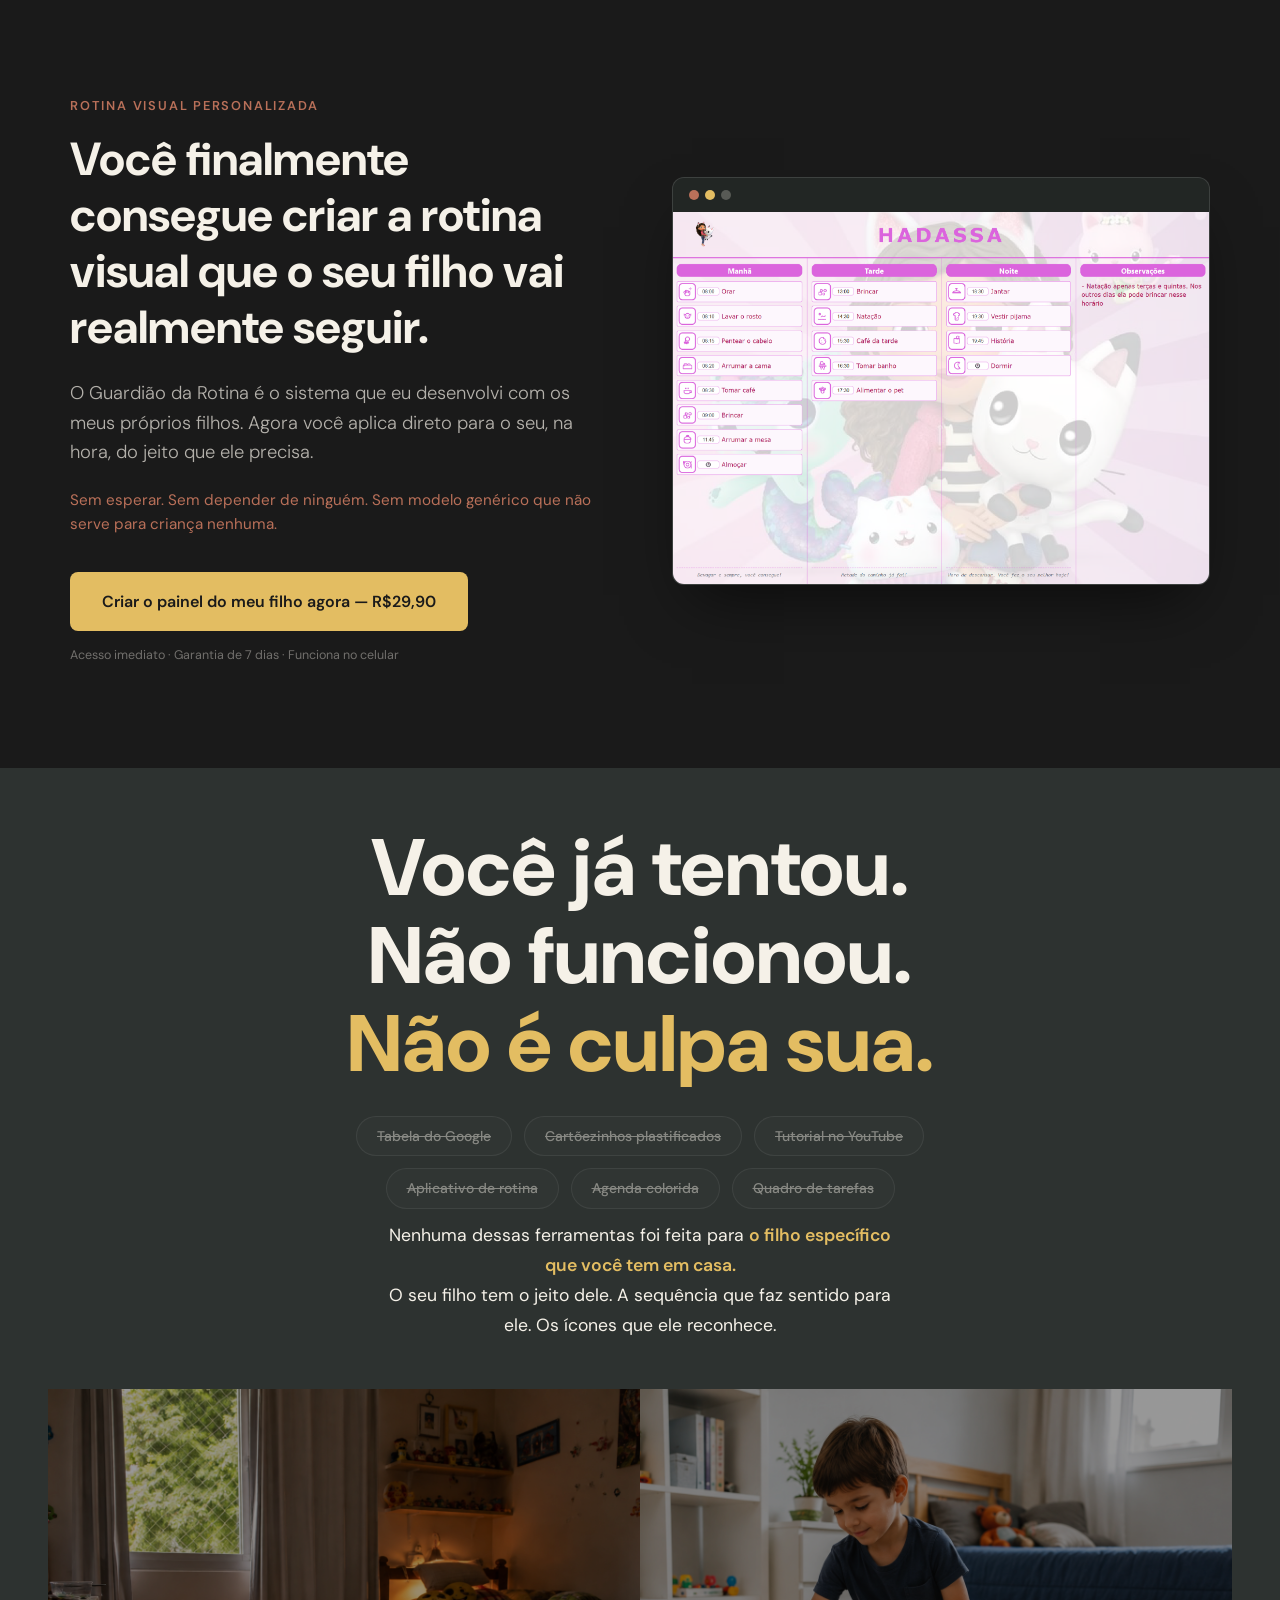
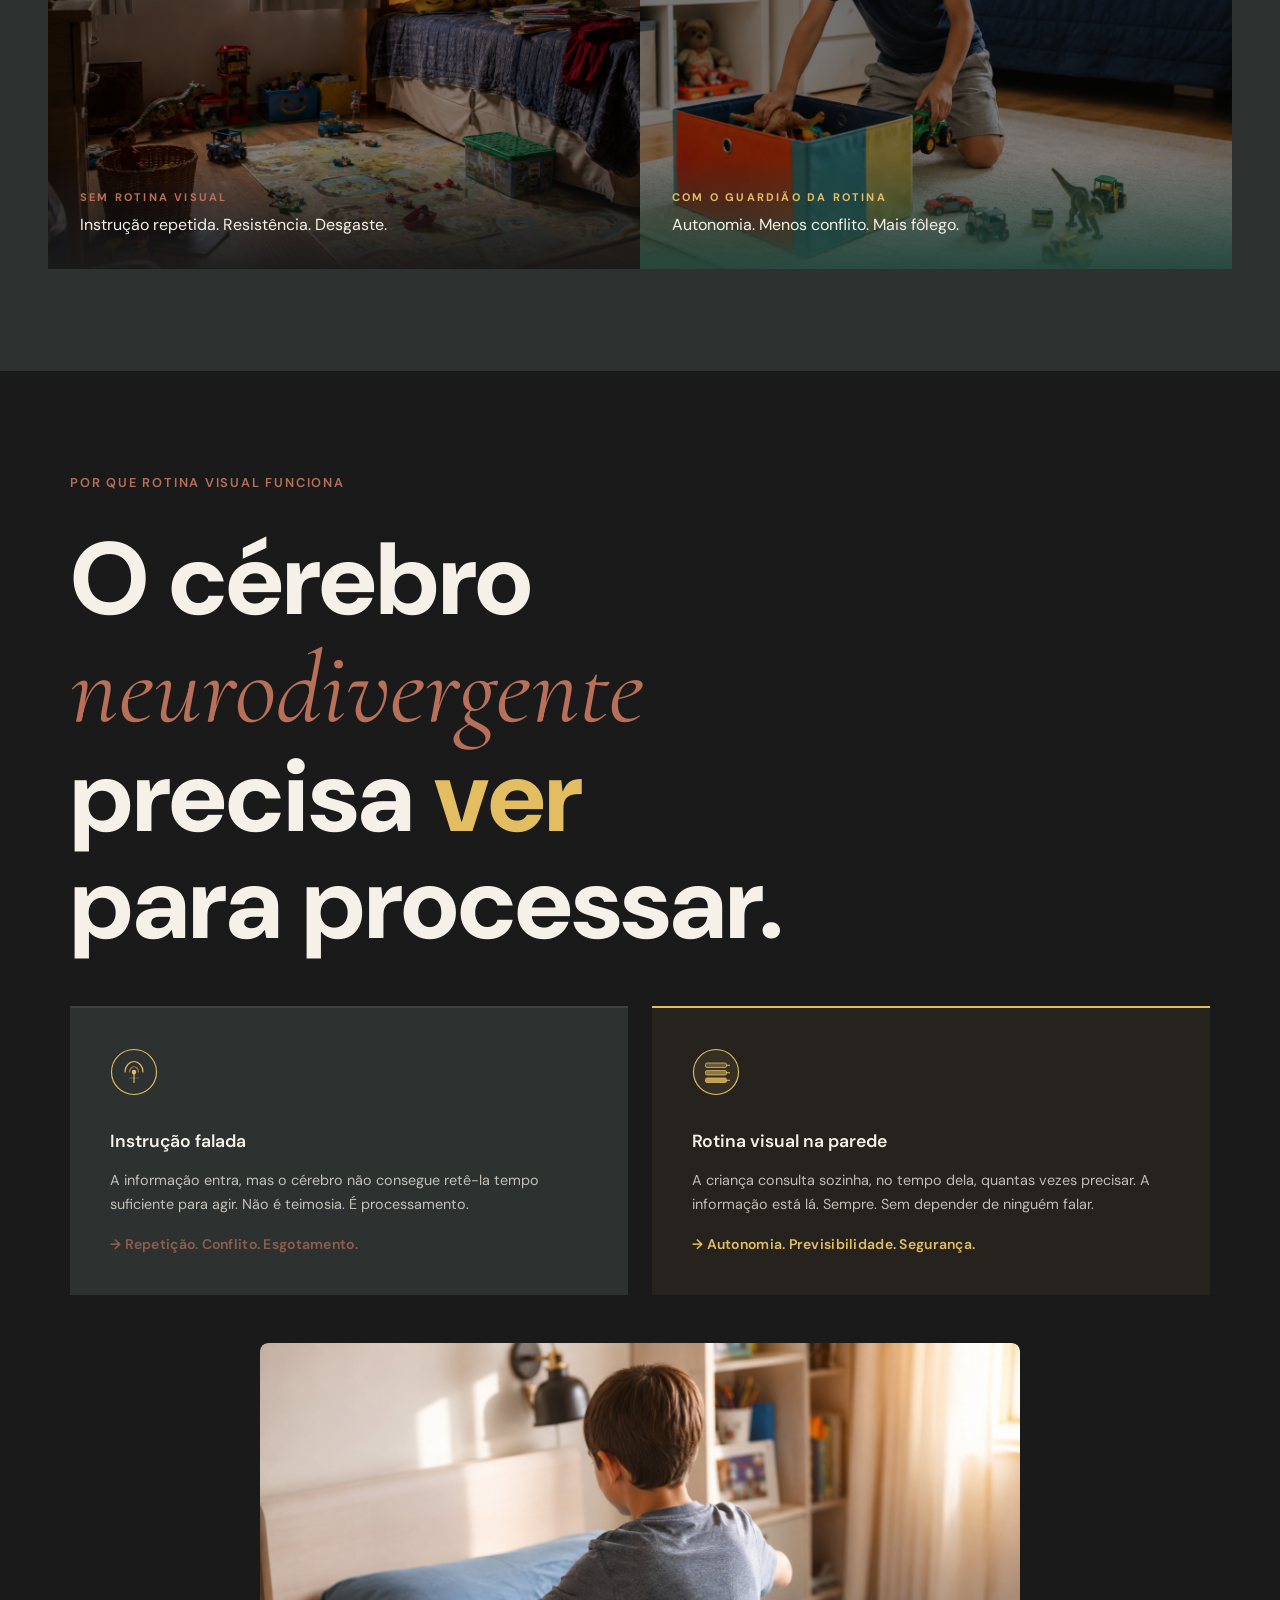
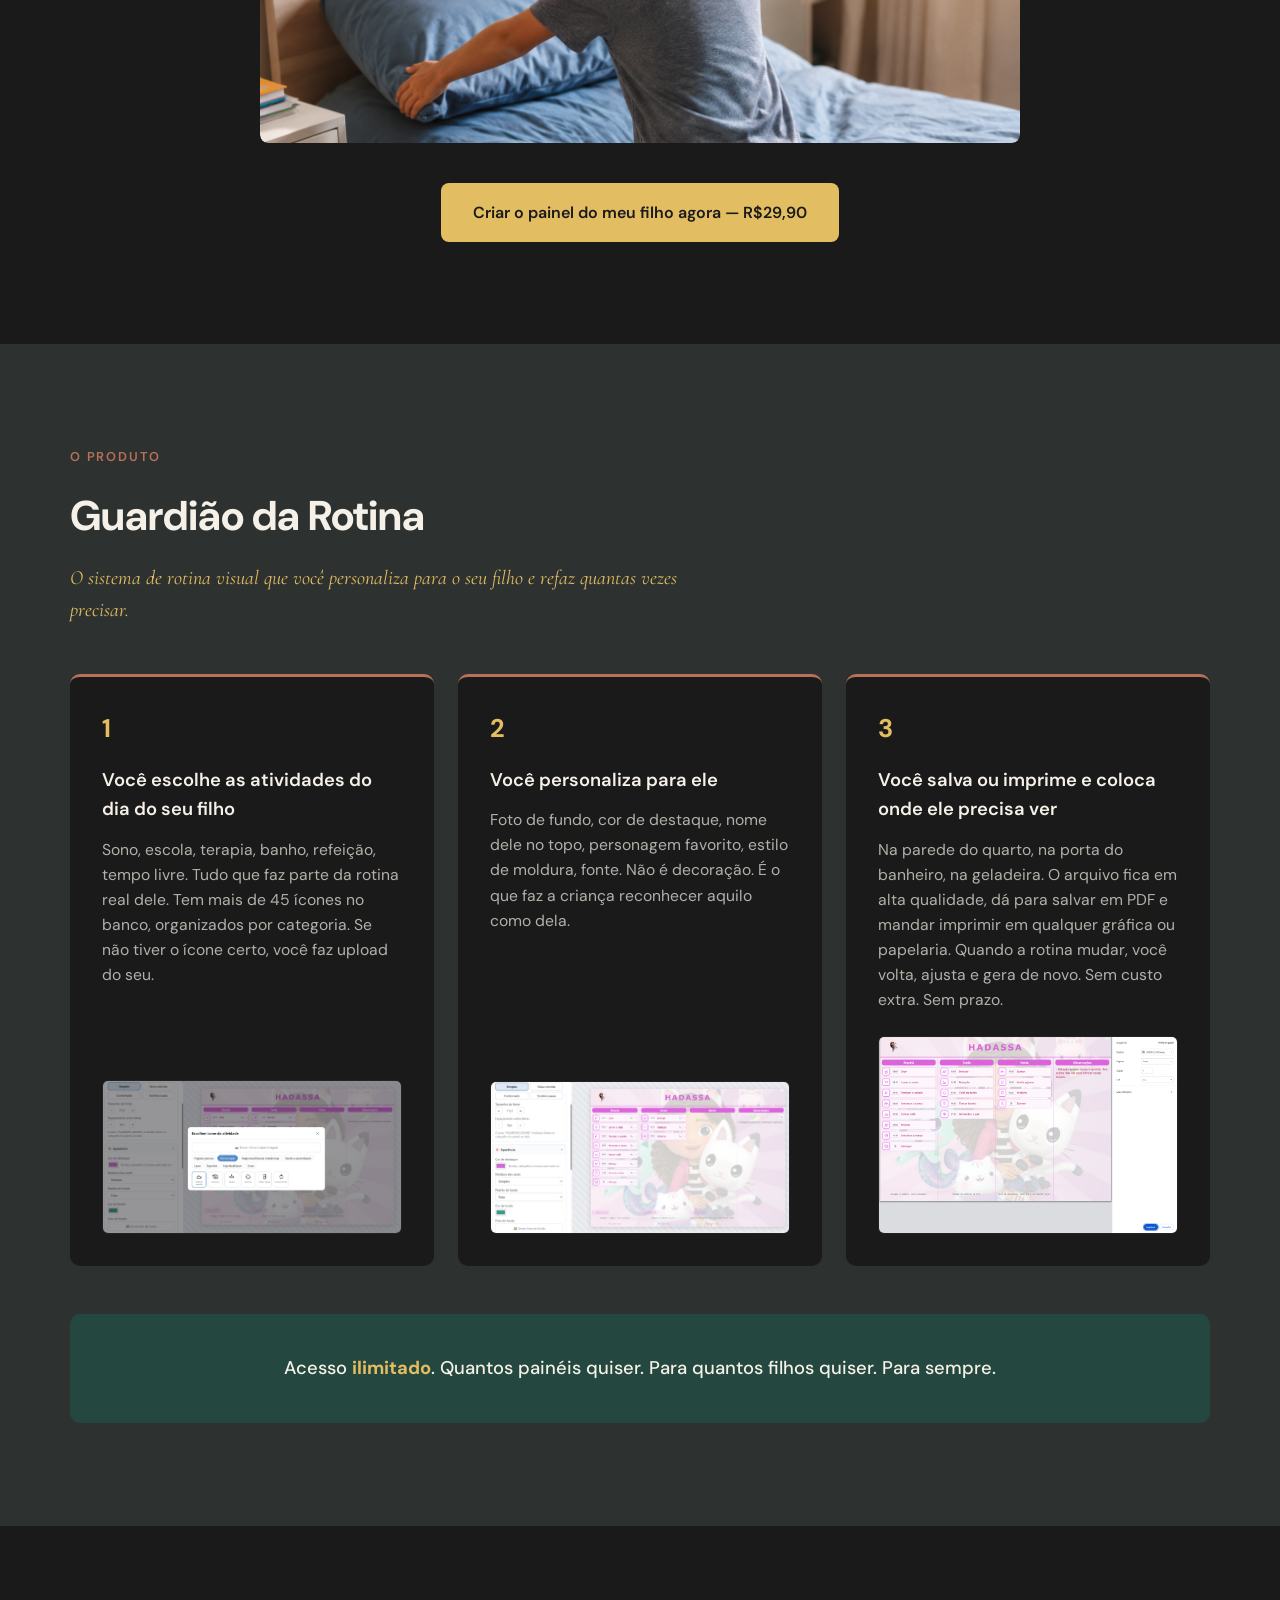
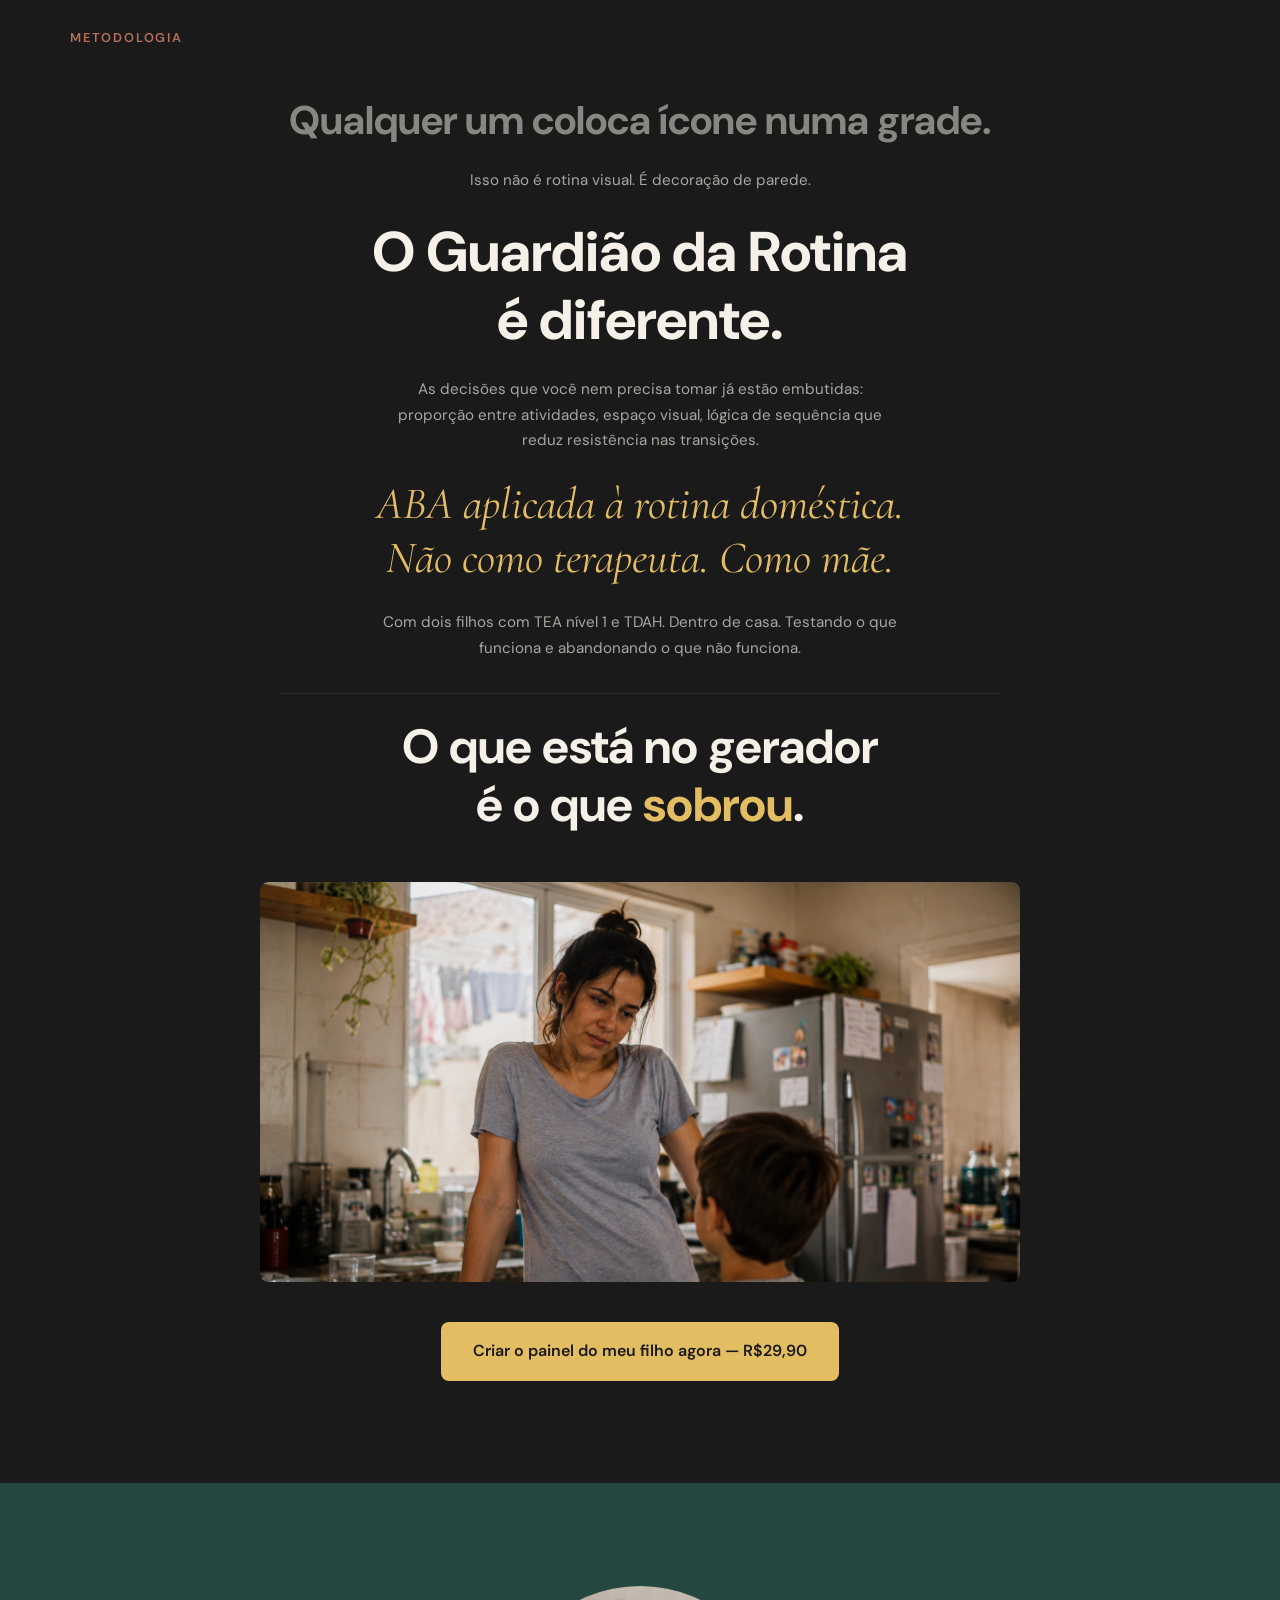
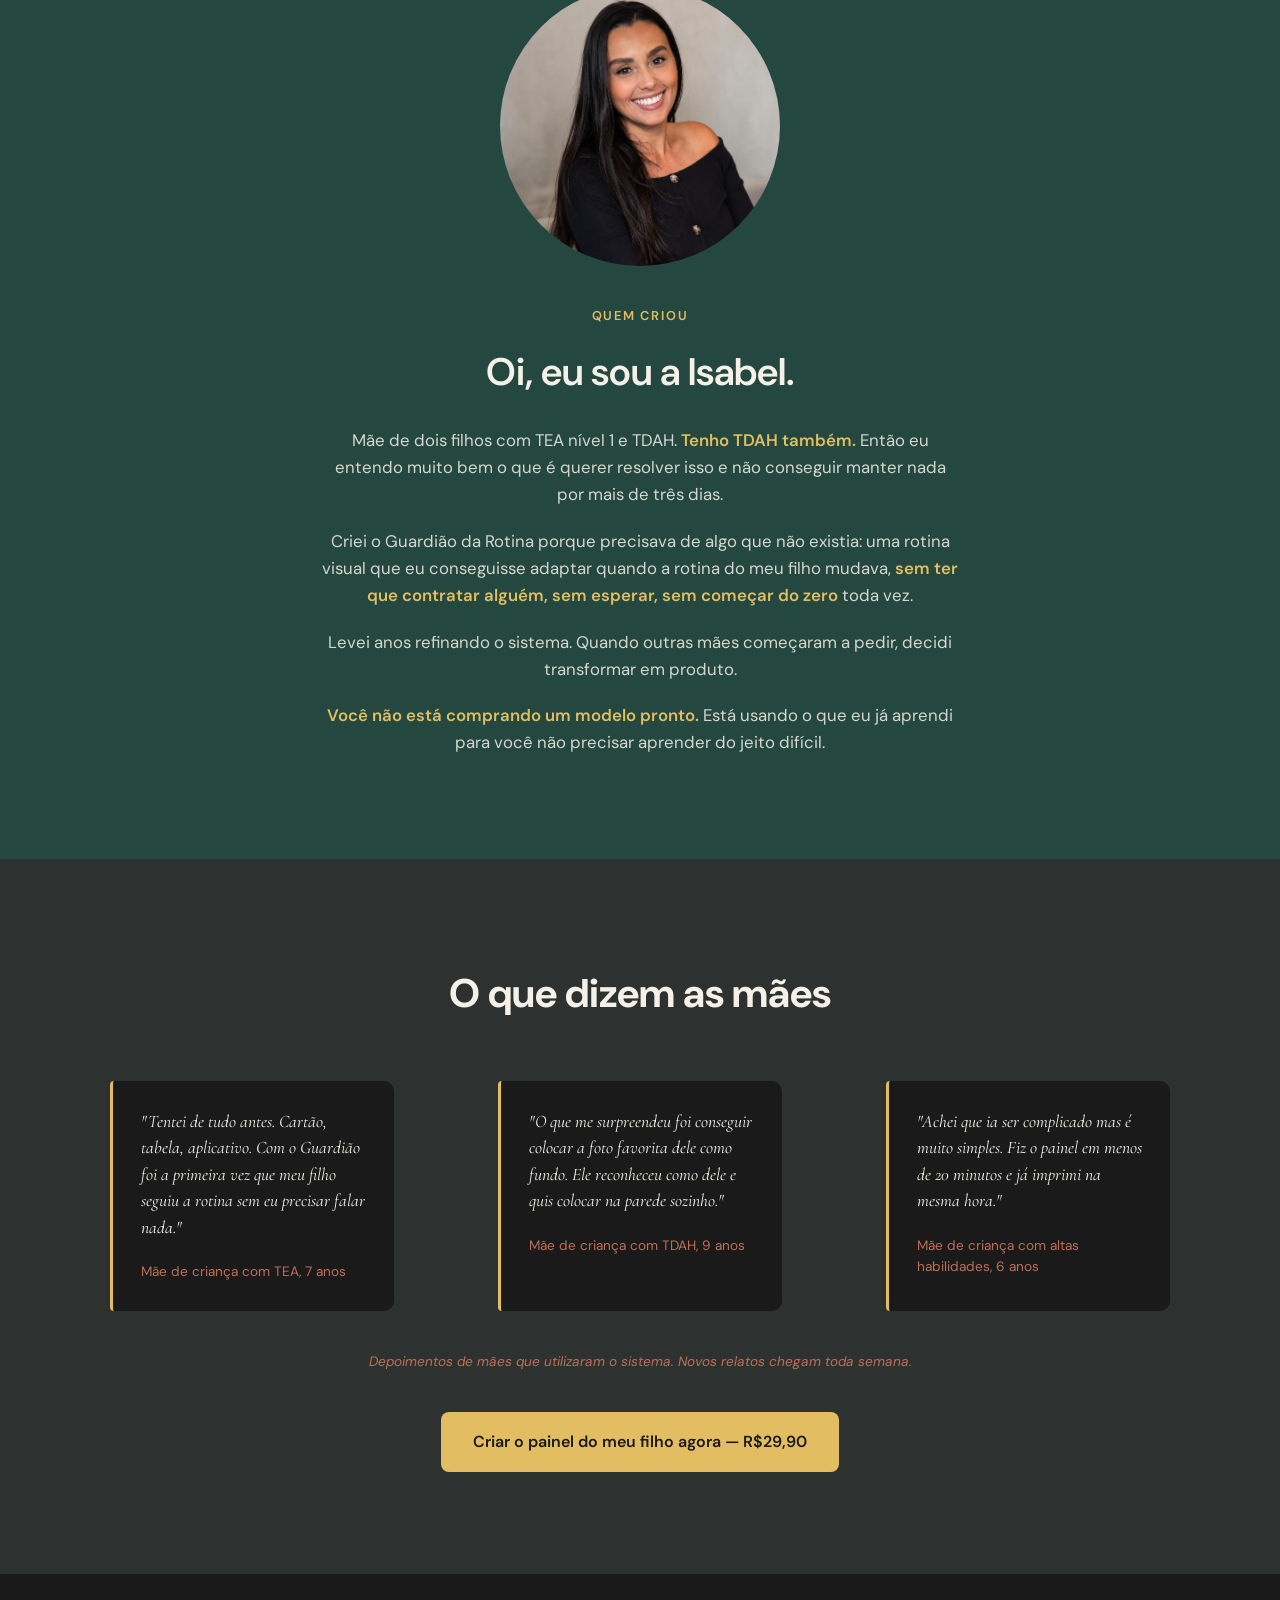
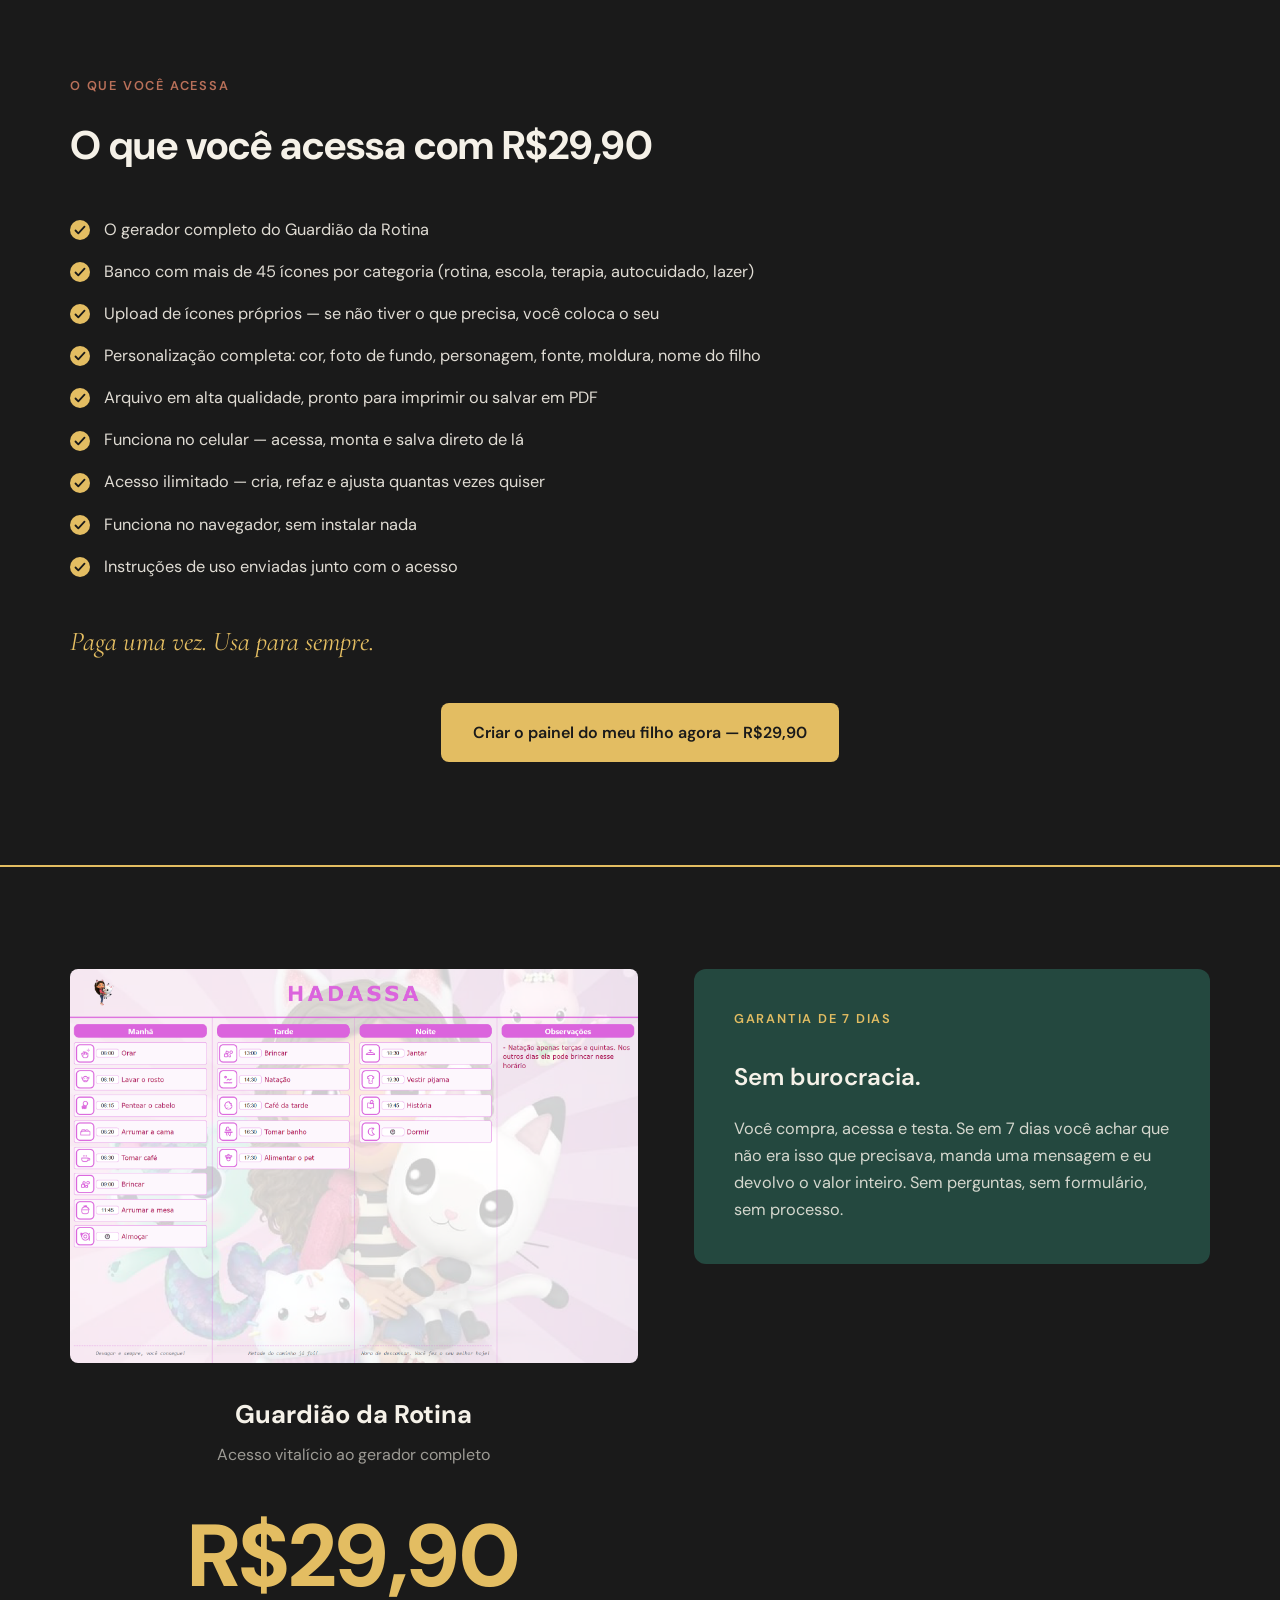
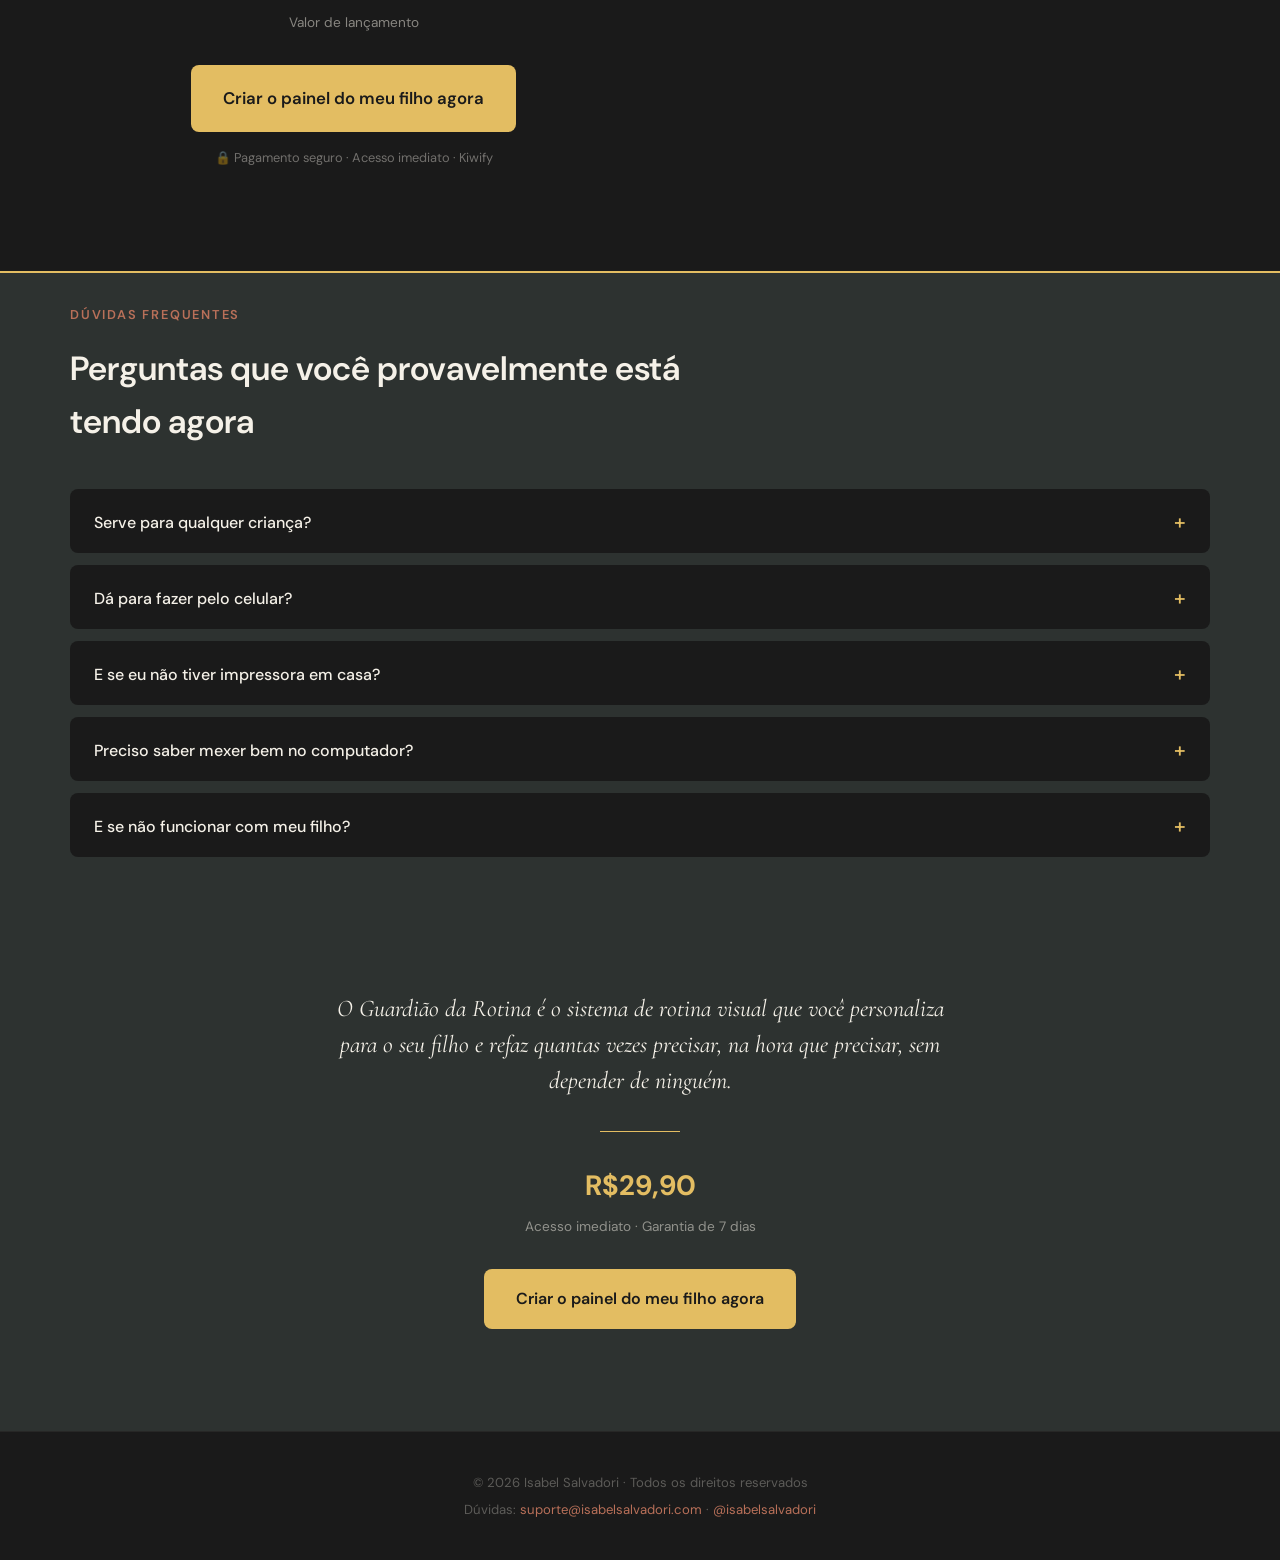
==== commit 2c8cecb2: "Add files via upload" ====
--- a/index.html
+++ b/index.html
@@ -64,7 +64,7 @@
           <span class="browser-frame__dot"></span>
           <span class="browser-frame__dot"></span>
         </div>
-        <img src="banco-imagens/painel-pronto.png" alt="Painel de rotina visual personalizado pronto para imprimir" width="960" height="720">
+        <img src="painel-pronto.png" alt="Painel de rotina visual personalizado pronto para imprimir" width="960" height="720">
       </div>
     </div>
   </div>
@@ -99,14 +99,14 @@
   <!-- Antes e depois em tela cheia -->
   <div class="dor-transformacao reveal">
     <figure class="dor-transformacao__item">
-      <img src="banco-imagens/dor-1.png" alt="Criança dispersa, sem rotina" loading="lazy">
+      <img src="dor-1.png" alt="Criança dispersa, sem rotina" loading="lazy">
       <div class="dor-transformacao__overlay">
         <span class="dor-transformacao__label dor-transformacao__label--antes">Sem rotina visual</span>
         <p class="dor-transformacao__desc">Instrução repetida. Resistência. Desgaste.</p>
       </div>
     </figure>
     <figure class="dor-transformacao__item">
-      <img src="banco-imagens/transformacao-2.png" alt="Criança organizada e autônoma" loading="lazy">
+      <img src="transformacao-2.png" alt="Criança organizada e autônoma" loading="lazy">
       <div class="dor-transformacao__overlay dor-transformacao__overlay--depois">
         <span class="dor-transformacao__label dor-transformacao__label--depois">Com o Guardião da Rotina</span>
         <p class="dor-transformacao__desc">Autonomia. Menos conflito. Mais fôlego.</p>
@@ -167,7 +167,7 @@
 
     <!-- Imagem de transformação -->
     <div class="secao-visual reveal">
-      <img src="banco-imagens/transformacao-1.png" alt="Criança com autonomia depois da rotina visual" loading="lazy">
+      <img src="transformacao-1.png" alt="Criança com autonomia depois da rotina visual" loading="lazy">
     </div>
 
     <div class="cta-inline reveal">
@@ -191,21 +191,21 @@
         <span class="card-passo__numero">1</span>
         <h3 class="card-passo__titulo">Você escolhe as atividades do dia do seu filho</h3>
         <p class="card-passo__texto">Sono, escola, terapia, banho, refeição, tempo livre. Tudo que faz parte da rotina real dele. Tem mais de 45 ícones no banco, organizados por categoria. Se não tiver o ícone certo, você faz upload do seu.</p>
-        <img src="banco-imagens/print-ferramenta-2.png" alt="Seletor de ícones do gerador aberto, mostrando categorias de atividades" loading="lazy" class="card-passo__img">
+        <img src="print-ferramenta-2.png" alt="Seletor de ícones do gerador aberto, mostrando categorias de atividades" loading="lazy" class="card-passo__img">
       </article>
 
       <article class="card-passo reveal">
         <span class="card-passo__numero">2</span>
         <h3 class="card-passo__titulo">Você personaliza para ele</h3>
         <p class="card-passo__texto">Foto de fundo, cor de destaque, nome dele no topo, personagem favorito, estilo de moldura, fonte. Não é decoração. É o que faz a criança reconhecer aquilo como dela.</p>
-        <img src="banco-imagens/print-ferramenta-1.png" alt="Gerador com painel de controles de personalização aberto" loading="lazy" class="card-passo__img">
+        <img src="print-ferramenta-1.png" alt="Gerador com painel de controles de personalização aberto" loading="lazy" class="card-passo__img">
       </article>
 
       <article class="card-passo reveal">
         <span class="card-passo__numero">3</span>
         <h3 class="card-passo__titulo">Você salva ou imprime e coloca onde ele precisa ver</h3>
         <p class="card-passo__texto">Na parede do quarto, na porta do banheiro, na geladeira. O arquivo fica em alta qualidade, dá para salvar em PDF e mandar imprimir em qualquer gráfica ou papelaria. Quando a rotina mudar, você volta, ajusta e gera de novo. Sem custo extra. Sem prazo.</p>
-        <img src="banco-imagens/print-ferramenta-3.png" alt="Tela de impressão do painel de rotina finalizado" loading="lazy" class="card-passo__img">
+        <img src="print-ferramenta-3.png" alt="Tela de impressão do painel de rotina finalizado" loading="lazy" class="card-passo__img">
       </article>
     </div>
 
@@ -235,7 +235,7 @@
     </div>
 
     <div class="secao-visual reveal">
-      <img src="banco-imagens/dor-2.png" alt="Mãe e filho em casa" loading="lazy">
+      <img src="dor-2.png" alt="Mãe e filho em casa" loading="lazy">
     </div>
 
     <div class="cta-inline reveal">
@@ -251,7 +251,7 @@
 <section class="isabel secao">
   <div class="container">
     <div class="isabel__foto reveal">
-      <img src="banco-imagens/foto-isabel.jpeg" alt="Isabel Salvadori" loading="lazy" class="isabel__img">
+      <img src="foto-isabel.jpeg" alt="Isabel Salvadori" loading="lazy" class="isabel__img">
     </div>
     <div class="isabel__copy isabel__copy--centralizado reveal">
       <span class="eyebrow eyebrow--dourado">Quem criou</span>
@@ -381,7 +381,7 @@
   <div class="container">
     <div class="oferta__coluna oferta__coluna--oferta oferta__coluna--centralizada reveal">
       <div class="oferta__visual reveal">
-        <img src="banco-imagens/painel-pronto.png" alt="Painel de rotina visual gerado pelo Guardião da Rotina" loading="lazy">
+        <img src="painel-pronto.png" alt="Painel de rotina visual gerado pelo Guardião da Rotina" loading="lazy">
       </div>
       <h2 class="oferta__produto-titulo">Guardião da Rotina</h2>
       <p class="oferta__produto-subtitulo">Acesso vitalício ao gerador completo</p>
